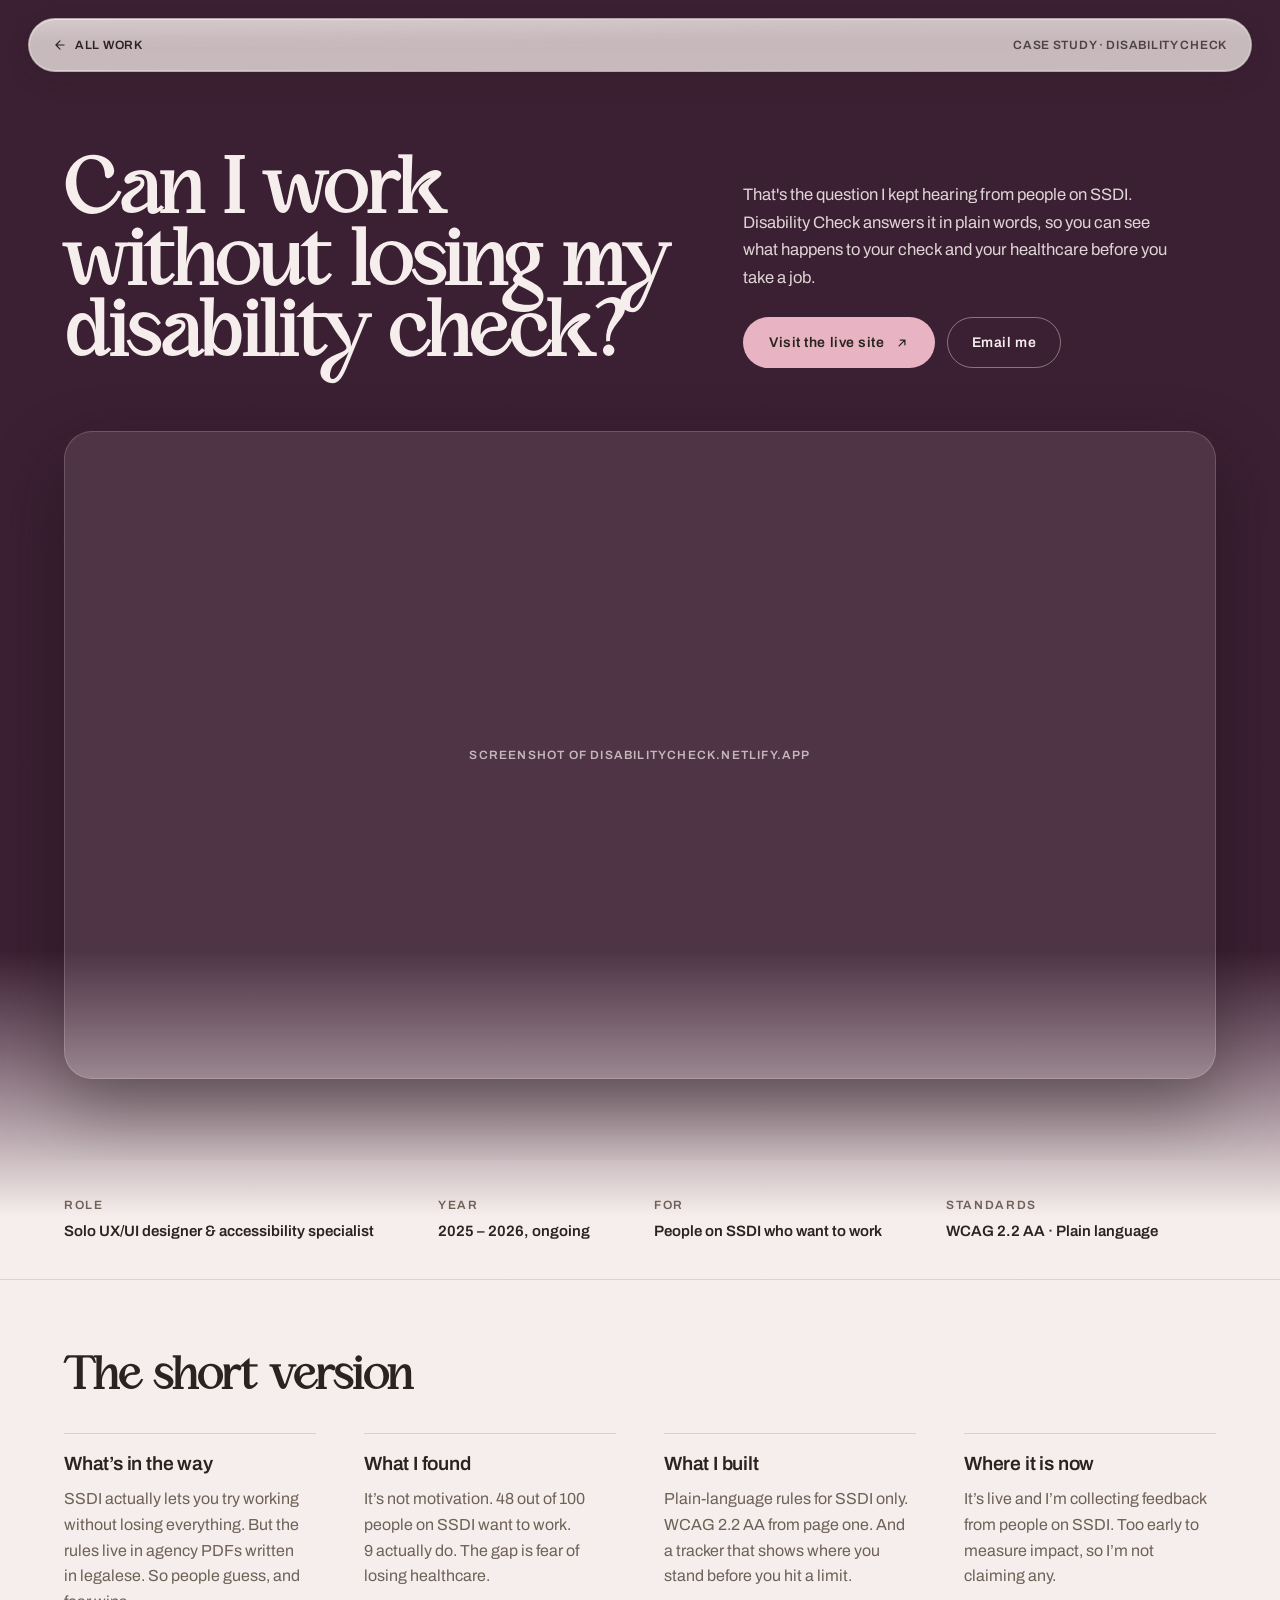
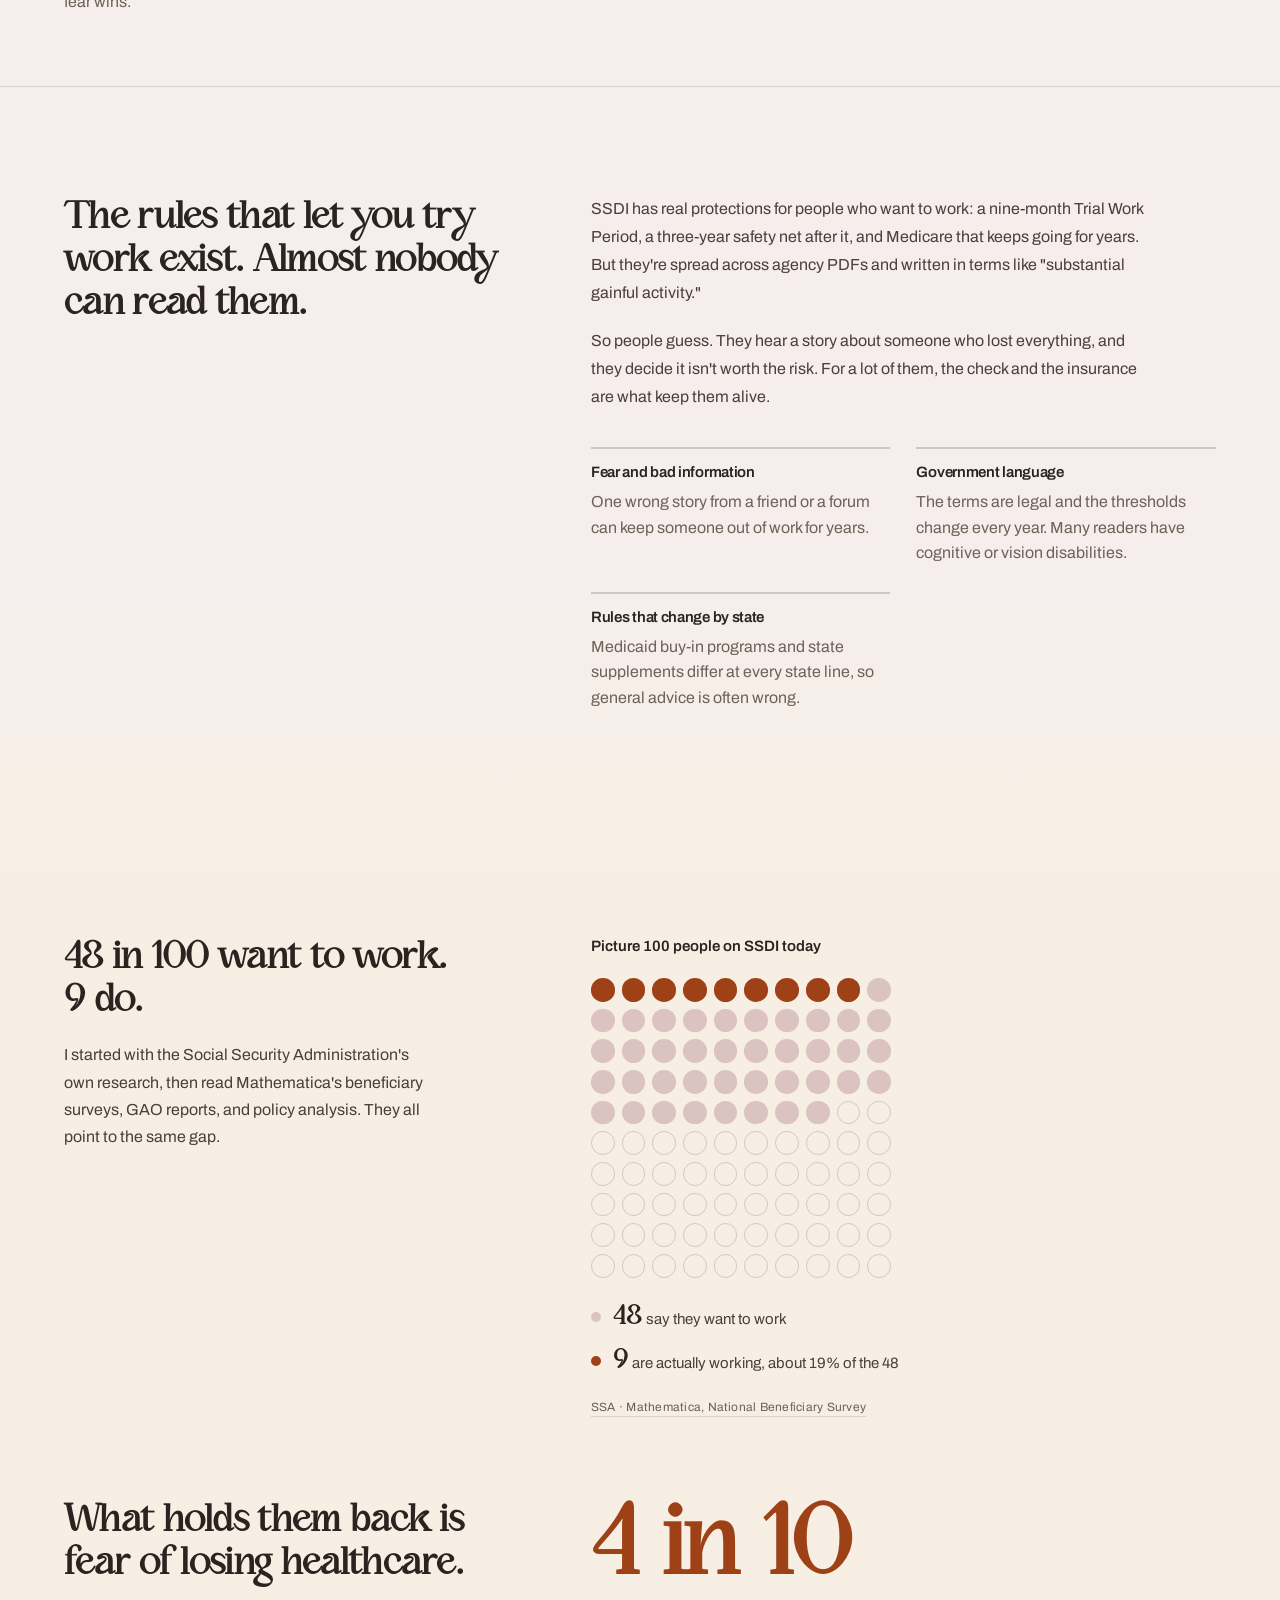
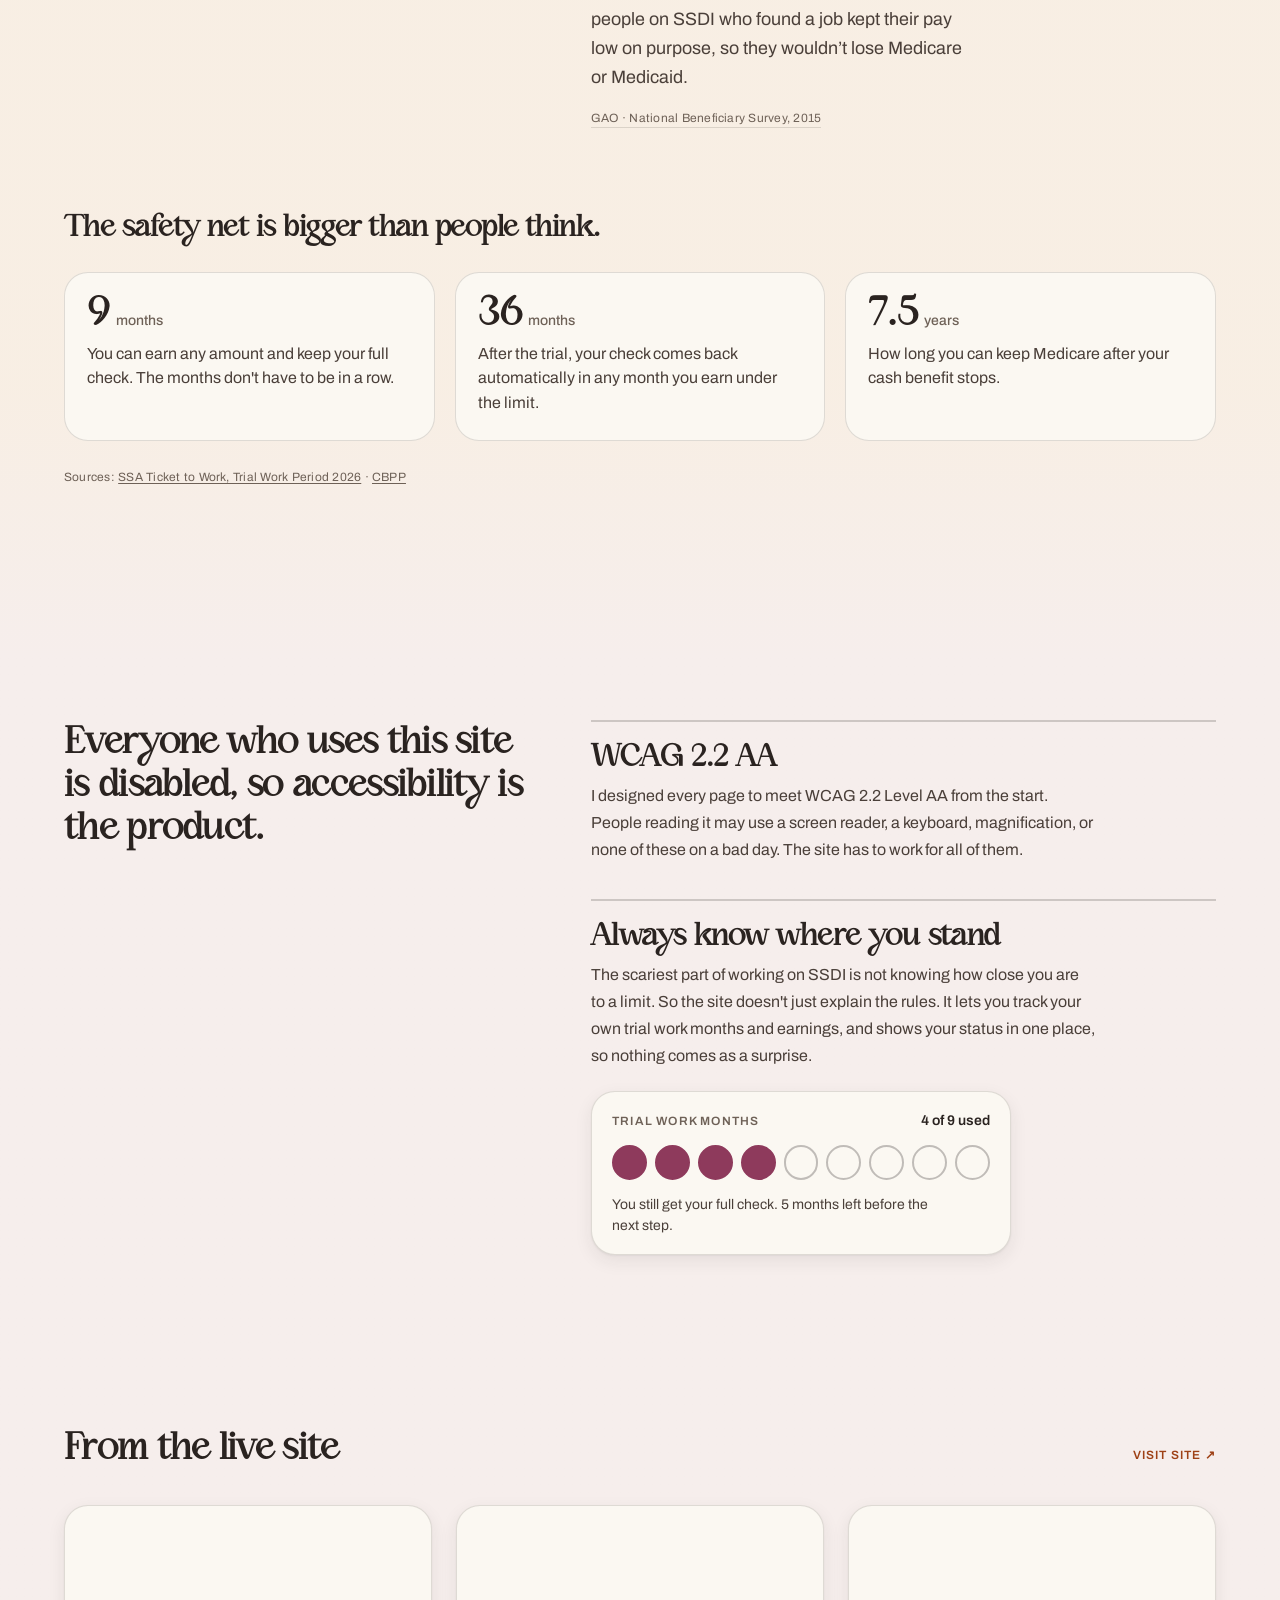
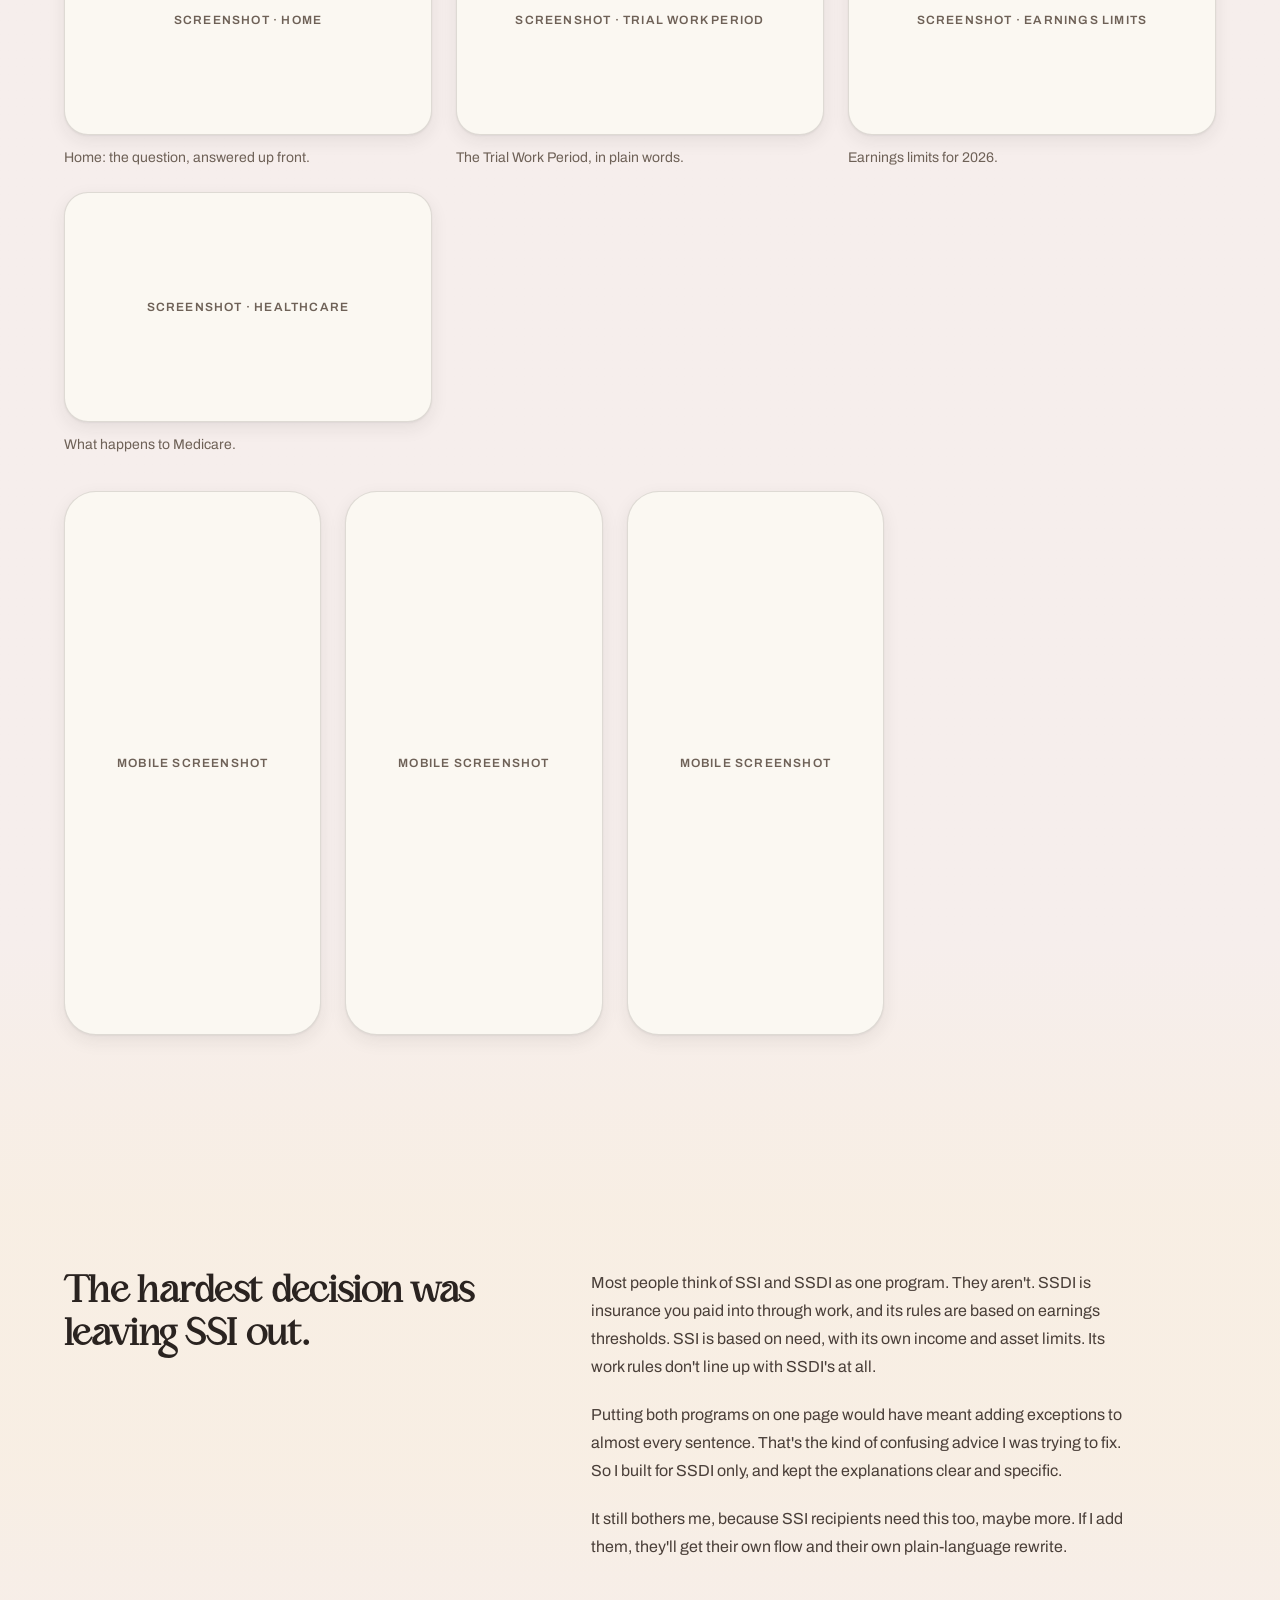
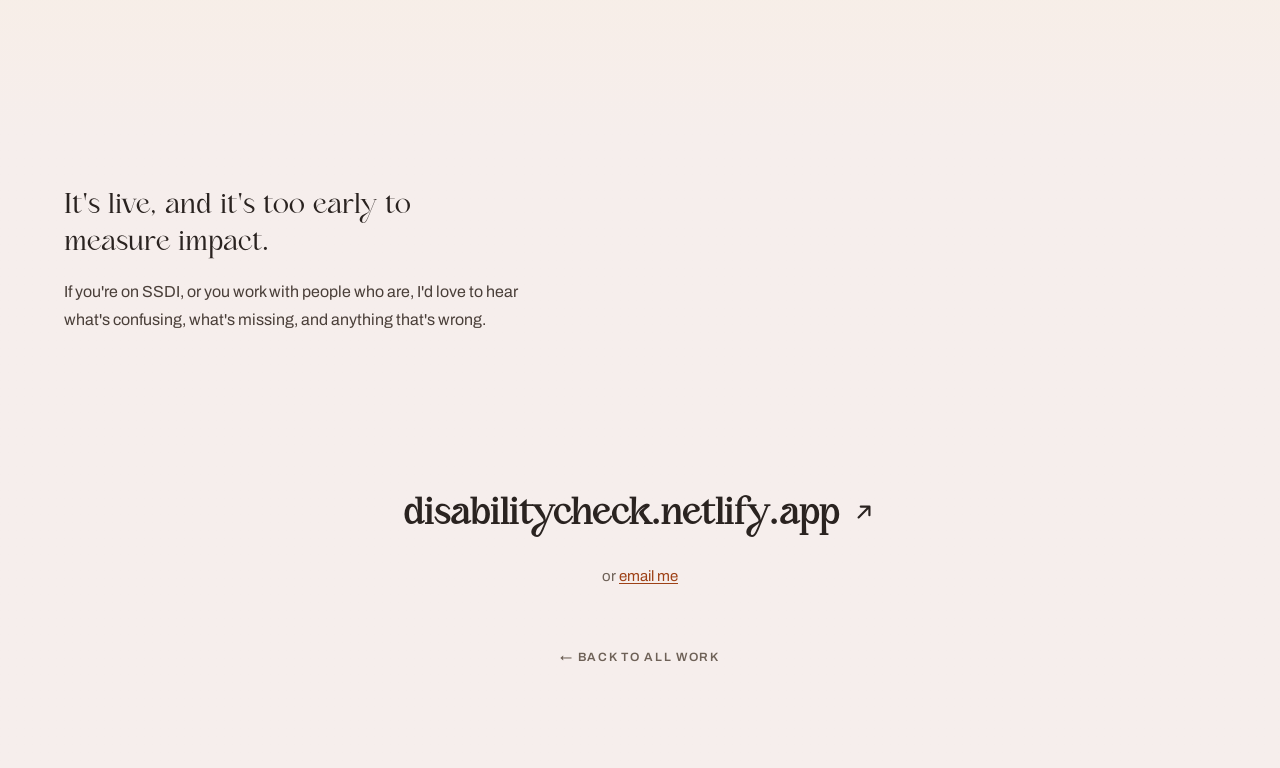
==== disability-check.html @ 79018b1c "Add portfolio site: home, Books, Tap Talk and Disability Check Plain HTML/CSS/JS build of the Claude" ====
<!DOCTYPE html>
<html lang="en" class="cs--dc">
<head>
  <meta charset="utf-8">
  <meta name="viewport" content="width=device-width, initial-scale=1">
  <title>Disability Check case study · Maria Sweeney</title>
  <meta name="description" content="Disability Check explains, in plain words, what happens to an SSDI check and healthcare when someone starts working. A case study by Maria Sweeney.">
  <link rel="icon" href="data:image/svg+xml,%3Csvg xmlns='http://www.w3.org/2000/svg' viewBox='0 0 200 200'%3E%3Crect width='200' height='200' rx='40' fill='%23F5EFE6'/%3E%3Ctext x='100' y='136' font-family='serif' font-size='120' fill='%23C1521E' text-anchor='middle'%3EM%3C/text%3E%3C/svg%3E">
  <script>document.documentElement.classList.add('js');</script>
  <link rel="preconnect" href="https://fonts.googleapis.com">
  <link rel="preconnect" href="https://fonts.gstatic.com" crossorigin>
  <link rel="stylesheet" href="https://fonts.googleapis.com/css2?family=Archivo:ital,wght@0,400..700;1,400..700&display=swap">
  <link rel="stylesheet" href="css/tokens.css">
  <link rel="stylesheet" href="css/base.css">
  <link rel="stylesheet" href="css/case-study.css">
  <script src="js/case-study.js" defer></script>
</head>
<body>
<div id="cs">
  <a class="skip-link" href="#cs-main">Skip to content</a>
  <div id="cs-bg" aria-hidden="true"></div>

  <header class="cs-header">
    <a class="cs-header-link" href="index.html#pf-work">
      <svg aria-hidden="true" width="14" height="14" viewBox="0 0 24 24" fill="none" stroke="currentColor" stroke-width="2" stroke-linecap="round" stroke-linejoin="round"><path d="M19 12H5M12 19l-7-7 7-7"></path></svg>
      All work
    </a>
    <span class="cs-header-label">Case study · Disability Check</span>
  </header>

  <main id="cs-main" tabindex="-1">

    <section id="cs-overview" class="dc-hero cs-pad" data-zone="dark">
      <div class="cs-wrap">
        <div class="cs-2col dc-hero-top">
          <h1 class="cs-h1" data-reveal>Can I work without losing my disability check?</h1>
          <div class="dc-hero-side" data-reveal>
            <p class="cs-on-dark">That's the question I kept hearing from people on SSDI. Disability Check answers it in plain words, so you can see what happens to your check and your healthcare before you take a job.</p>
            <div class="dc-actions">
              <a class="cs-btn dc-btn-fill" href="https://disabilitycheck.netlify.app/" target="_blank" rel="noopener">Visit the live site<svg aria-hidden="true" width="14" height="14" viewBox="0 0 24 24" fill="none" stroke="currentColor" stroke-width="2.2" stroke-linecap="round" stroke-linejoin="round"><path d="M7 17L17 7M9 7h8v8"></path></svg><span class="sr-only"> (opens in new tab)</span></a>
              <a class="cs-btn dc-btn-ghost" href="mailto:mariasweeneyart@gmail.com?subject=Disability%20Check">Email me</a>
            </div>
          </div>
        </div>
        <!-- Screenshot slot: drop a capture at assets/img/dc/hero.png and add an <img> here -->
        <div class="dc-shot dc-hero-shot" data-reveal>
          <span class="dc-shot-empty">Screenshot of disabilitycheck.netlify.app</span>
        </div>
      </div>
    </section>

    <section class="cs-meta cs-pad" data-zone="light">
      <dl class="cs-wrap" data-reveal>
        <div><dt>Role</dt><dd>Solo UX/UI designer &amp; accessibility specialist</dd></div>
        <div><dt>Year</dt><dd>2025 – 2026, ongoing</dd></div>
        <div><dt>For</dt><dd>People on SSDI who want to work</dd></div>
        <div><dt>Standards</dt><dd>WCAG 2.2 AA · Plain language</dd></div>
      </dl>
    </section>

    <section id="cs-glance" class="cs-glance cs-pad" data-zone="light">
      <div class="cs-wrap" data-reveal>
        <h2>The short version</h2>
        <div class="cs-glance-grid">
          <div><h3>What’s in the way</h3><p>SSDI actually lets you try working without losing everything. But the rules live in agency PDFs written in legalese. So people guess, and fear wins.</p></div>
          <div><h3>What I found</h3><p>It’s not motivation. 48 out of 100 people on SSDI want to work. 9 actually do. The gap is fear of losing healthcare.</p></div>
          <div><h3>What I built</h3><p>Plain-language rules for SSDI only. WCAG 2.2 AA from page one. And a tracker that shows where you stand before you hit a limit.</p></div>
          <div><h3>Where it is now</h3><p>It’s live and I’m collecting feedback from people on SSDI. Too early to measure impact, so I’m not claiming any.</p></div>
        </div>
      </div>
    </section>

    <section id="cs-problem" class="dc-problem cs-pad" data-zone="light">
      <div class="cs-wrap">
        <div class="cs-2col" data-reveal>
          <h2 class="cs-h2 cs-h2--soft">The rules that let you try work exist. Almost nobody can read them.</h2>
          <div>
            <p class="cs-p cs-p--lead">SSDI has real protections for people who want to work: a nine-month Trial Work Period, a three-year safety net after it, and Medicare that keeps going for years. But they're spread across agency PDFs and written in terms like "substantial gainful activity."</p>
            <p class="cs-p cs-p--lead" style="margin-bottom:36px;">So people guess. They hear a story about someone who lost everything, and they decide it isn't worth the risk. For a lot of them, the check and the insurance are what keep them alive.</p>
            <div class="dc-pains">
              <div><h3>Fear and bad information</h3><p>One wrong story from a friend or a forum can keep someone out of work for years.</p></div>
              <div><h3>Government language</h3><p>The terms are legal and the thresholds change every year. Many readers have cognitive or vision disabilities.</p></div>
              <div><h3>Rules that change by state</h3><p>Medicaid buy-in programs and state supplements differ at every state line, so general advice is often wrong.</p></div>
            </div>
          </div>
        </div>
      </div>
    </section>

    <section id="cs-research" class="dc-section dc-research cs-pad" data-zone="warm">
      <div class="cs-wrap">
        <div class="cs-2col" data-reveal>
          <div>
            <h2 class="cs-h2 cs-h2--soft" style="margin-bottom:20px;">48 in 100 want to work. 9 do.</h2>
            <p class="cs-p" style="max-width:40ch;">I started with the Social Security Administration's own research, then read Mathematica's beneficiary surveys, GAO reports, and policy analysis. They all point to the same gap.</p>
          </div>
          <figure class="dc-dots-fig">
            <figcaption>Picture 100 people on SSDI today</figcaption>
            <!-- 100 dots: case-study.js fills them in from these three numbers -->
            <div class="dc-dots" role="img" aria-label="100 dots: 48 filled for people who want to work, 9 of them highlighted for people who are working" data-working="9" data-wanting="48" data-total="100"></div>
            <div class="dc-key">
              <div><i class="dc-key-wanting" aria-hidden="true"></i><span><strong>48</strong>say they want to work</span></div>
              <div><i class="dc-key-working" aria-hidden="true"></i><span><strong>9</strong>are actually working, about 19% of the 48</span></div>
            </div>
            <a class="dc-source" href="https://www.ssa.gov/policy/docs/ssb/v71n3/v71n3p1.html" target="_blank" rel="noopener">SSA · Mathematica, National Beneficiary Survey<span class="sr-only"> (opens in new tab)</span></a>
          </figure>
        </div>

        <div class="cs-2col" data-reveal>
          <h2 class="cs-h2 cs-h2--soft">What holds them back is fear of losing healthcare.</h2>
          <div style="display:flex;flex-direction:column;gap:18px;">
            <p class="dc-big">4 in 10</p>
            <p class="cs-p" style="font-size:clamp(1.05rem,1.4vw,1.25rem);line-height:1.6;max-width:40ch;">people on SSDI who found a job kept their pay low on purpose, so they wouldn’t lose Medicare or Medicaid.</p>
            <a class="dc-source" href="https://www.gao.gov/products/gao-24-107614" target="_blank" rel="noopener">GAO · National Beneficiary Survey, 2015<span class="sr-only"> (opens in new tab)</span></a>
          </div>
        </div>

        <div data-reveal style="display:flex;flex-direction:column;gap:clamp(24px,3vh,32px);">
          <h2 class="cs-h2 cs-h2--soft" style="font-size:clamp(1.3rem,2.2vw,1.7rem);line-height:1.3;">The safety net is bigger than people think.</h2>
          <div class="dc-net">
            <div><div class="dc-net-num">9<span>months</span></div><p>You can earn any amount and keep your full check. The months don't have to be in a row.</p></div>
            <div><div class="dc-net-num">36<span>months</span></div><p>After the trial, your check comes back automatically in any month you earn under the limit.</p></div>
            <div><div class="dc-net-num">7.5<span>years</span></div><p>How long you can keep Medicare after your cash benefit stops.</p></div>
          </div>
          <div class="dc-sources">Sources: <a href="https://choosework.ssa.gov/library/fact-sheet-trial-work-period-twp" target="_blank" rel="noopener">SSA Ticket to Work, Trial Work Period 2026<span class="sr-only"> (opens in new tab)</span></a> · <a href="https://www.cbpp.org/research/social-security/social-security-disability-insurance-0" target="_blank" rel="noopener">CBPP<span class="sr-only"> (opens in new tab)</span></a></div>
        </div>
      </div>
    </section>

    <section id="cs-a11y" class="dc-section cs-pad" data-zone="light">
      <div class="cs-wrap">
        <div class="cs-2col" data-reveal>
          <h2 class="cs-h2 cs-h2--soft">Everyone who uses this site is disabled, so accessibility is the product.</h2>
          <div style="display:flex;flex-direction:column;gap:clamp(28px,4vh,40px);">
            <div class="dc-principle">
              <h3>WCAG 2.2 AA</h3>
              <p class="cs-p" style="max-width:56ch;">I designed every page to meet WCAG 2.2 Level AA from the start. People reading it may use a screen reader, a keyboard, magnification, or none of these on a bad day. The site has to work for all of them.</p>
            </div>
            <div class="dc-principle">
              <h3>Always know where you stand</h3>
              <p class="cs-p" style="max-width:56ch;">The scariest part of working on SSDI is not knowing how close you are to a limit. So the site doesn't just explain the rules. It lets you track your own trial work months and earnings, and shows your status in one place, so nothing comes as a surprise.</p>
              <div class="dc-tracker" aria-hidden="true">
                <div class="dc-tracker-head"><span>Trial work months</span><span>4 of 9 used</span></div>
                <div class="dc-months"><span class="is-used"></span><span class="is-used"></span><span class="is-used"></span><span class="is-used"></span><span></span><span></span><span></span><span></span><span></span></div>
                <p>You still get your full check. 5 months left before the next step.</p>
              </div>
            </div>
          </div>
        </div>
      </div>
    </section>

    <!-- Screenshots: each .dc-shot is a slot. To fill one, add
         <img src="assets/img/dc/home.png" alt="…"> inside it and delete the label. -->
    <section id="cs-screens" class="dc-screens cs-pad" data-zone="light">
      <div class="cs-wrap">
        <div class="dc-screens-head" data-reveal>
          <h2 class="cs-h2 cs-h2--soft">From the live site</h2>
          <a href="https://disabilitycheck.netlify.app/" target="_blank" rel="noopener">Visit site ↗<span class="sr-only"> (opens in new tab)</span></a>
        </div>
        <div class="dc-desktop" data-reveal>
          <figure><div class="dc-shot"><span class="dc-shot-empty">Screenshot · home</span></div><figcaption>Home: the question, answered up front.</figcaption></figure>
          <figure><div class="dc-shot"><span class="dc-shot-empty">Screenshot · Trial Work Period</span></div><figcaption>The Trial Work Period, in plain words.</figcaption></figure>
          <figure><div class="dc-shot"><span class="dc-shot-empty">Screenshot · earnings limits</span></div><figcaption>Earnings limits for 2026.</figcaption></figure>
          <figure><div class="dc-shot"><span class="dc-shot-empty">Screenshot · healthcare</span></div><figcaption>What happens to Medicare.</figcaption></figure>
        </div>
        <div class="dc-mobile" data-reveal>
          <div class="dc-shot"><span class="dc-shot-empty">Mobile screenshot</span></div>
          <div class="dc-shot"><span class="dc-shot-empty">Mobile screenshot</span></div>
          <div class="dc-shot"><span class="dc-shot-empty">Mobile screenshot</span></div>
        </div>
      </div>
    </section>

    <section id="cs-tradeoffs" class="dc-section cs-pad" data-zone="warm">
      <div class="cs-wrap">
        <div class="cs-2col" data-reveal>
          <h2 class="cs-h2 cs-h2--soft">The hardest decision was leaving SSI out.</h2>
          <div>
            <p class="cs-p cs-p--lead" style="max-width:60ch;margin-bottom:20px;">Most people think of SSI and SSDI as one program. They aren't. SSDI is insurance you paid into through work, and its rules are based on earnings thresholds. SSI is based on need, with its own income and asset limits. Its work rules don't line up with SSDI's at all.</p>
            <p class="cs-p cs-p--lead" style="max-width:60ch;margin-bottom:20px;">Putting both programs on one page would have meant adding exceptions to almost every sentence. That's the kind of confusing advice I was trying to fix. So I built for SSDI only, and kept the explanations clear and specific.</p>
            <p class="cs-p cs-p--lead" style="max-width:60ch;">It still bothers me, because SSI recipients need this too, maybe more. If I add them, they'll get their own flow and their own plain-language rewrite.</p>
          </div>
        </div>
      </div>
    </section>

    <section id="cs-status" class="dc-status cs-pad" data-zone="light">
      <div class="cs-wrap cs-2col" data-reveal>
        <div>
          <p class="dc-status-q">It's live, and it's too early to measure impact.</p>
          <p class="cs-p" style="line-height:1.75;max-width:56ch;">If you're on SSDI, or you work with people who are, I'd love to hear what's confusing, what's missing, and anything that's wrong.</p>
        </div>
      </div>
    </section>
  </main>

  <footer class="dc-footer" data-zone="light">
    <a class="dc-footer-cta" href="https://disabilitycheck.netlify.app/" target="_blank" rel="noopener">disabilitycheck.netlify.app<svg aria-hidden="true" width="26" height="26" viewBox="0 0 24 24" fill="none" stroke="currentColor" stroke-width="2" stroke-linecap="round" stroke-linejoin="round"><path d="M7 17L17 7M9 7h8v8"></path></svg><span class="sr-only"> (opens in new tab)</span></a>
    <div class="dc-footer-or">or <a href="mailto:mariasweeneyart@gmail.com?subject=Disability%20Check">email me</a></div>
    <a class="dc-footer-back" href="index.html#pf-work">← Back to all work</a>
  </footer>
</div>
</body>
</html>
---- css/tokens.css ----
/* ==========================================================================
   Maria Design System: tokens
   Copied from the Maria Design System bundle (colors, typography, shape,
   spacing, elevation). These are the raw values every page builds on.
   Change a colour here and it changes everywhere.
   ========================================================================== */

:root {
  /* --- Warm core ------------------------------------------------------- */
  --mimosa: #F7B557;   /* amber — primary warm accent */
  --mimosa-600: #E39B32;
  --mimosa-100: #FCE6BE;
  --orange: #E27921;   /* mid orange */
  --aperol: #C1521E;   /* burnt rust — signature accent */
  --aperol-700: #9E4116;
  --aperol-100: #F0CDB9;

  /* --- Botanical greens: full ramp — sage is a genuine second voice, --- */
  /* not just a highlight, so it needs the same range as the rust accent. */
  --sage-100: #E3E9DD;
  --sage-200: #C6D0BE;
  --sage-300: #ADBCA1;
  --sage-400: #9AAC8C;
  --sage: #8A9E7F;     /* soft muted sage — base */
  --sage-600: #71876D;
  --sage-700: #597050;
  --sage-800: #405536;
  --sage-900: #283420;
  --forest: #143621;   /* deep botanical green */
  --forest-800: #0E2417;

  /* --- Cool support (periwinkle / blue-grey) -------------------------- */
  --violet: #C9C7EC;   /* soft periwinkle from brand board */
  --cloud: #CDD0DB;    /* pale lavender-grey */
  --azul: #9197AA;     /* muted blue-grey */

  /* --- Neutrals (warm) ------------------------------------------------- */
  --cream: #F5EFE6;    /* primary page background */
  --cream-deep: #EDE4D5;
  --paper: #FBF8F2;    /* raised surface, lighter than cream */
  --sand: #E7DDCC;     /* subtle divider / muted surface */
  --stone: #B9AE9C;    /* muted text on dark, hairlines */
  --espresso: #2A2320; /* primary text — near-black warm brown */
  --espresso-700: #4A3F39;
  --espresso-500: #6E6157;

  /* --- Fixed ----------------------------------------------------------- */
  --white: #FFFFFF;
  --black: #171310;

  /* ====================================================================
     Semantic aliases — reference these in components, not raw palette.
     ==================================================================== */

  /* Text */
  --text-strong: var(--espresso);
  --text-body: var(--espresso-700);
  --text-muted: var(--espresso-500);
  --text-on-accent: var(--cream);
  --text-on-dark: var(--cream);
  --text-link: var(--aperol);
  --text-link-hover: var(--aperol-700);

  /* Surfaces */
  --surface-page: var(--cream);
  --surface-card: var(--paper);
  --surface-muted: var(--sand);
  --surface-inverse: var(--espresso);
  --surface-inverse-soft: var(--forest);

  /* Brand accents (semantic) */
  --brand-primary: var(--aperol);      /* signature rust */
  --brand-secondary: var(--mimosa);    /* amber */
  --brand-tertiary: var(--sage);       /* botanical */
  --brand-cool: var(--azul);

  /* --- Two-voice accent ramps -------------------------------------------
     accent-1 (rust) leads; accent-2 (sage) is a genuine second voice —
     use it for real UI moments (badges, secondary actions, tags), not just
     a highlight dot. Same shape, different hue. */
  --color-accent-1-100: var(--aperol-100);
  --color-accent-1-500: var(--aperol);
  --color-accent-1-700: var(--aperol-700);

  --color-accent-2-100: var(--sage-100);
  --color-accent-2-300: var(--sage-300);
  --color-accent-2-500: var(--sage);
  --color-accent-2-700: var(--sage-700);
  --color-accent-2-900: var(--sage-900);

  --surface-accent-2: var(--sage-100);
  --accent-2-container: var(--sage-200);
  --on-accent-2-container: var(--forest-800);
  --on-accent-2: var(--forest-800);

  /* Material-style tonal containers (brand-skinned) */
  --primary: var(--aperol);
  --on-primary: var(--cream);
  --primary-container: var(--aperol-100);
  --on-primary-container: var(--aperol-700);

  --secondary: var(--mimosa-600);
  --on-secondary: var(--espresso);
  --secondary-container: var(--mimosa-100);
  --on-secondary-container: #6B4A12;

  --tertiary: var(--sage);
  --on-tertiary: var(--forest-800);
  --tertiary-container: var(--sage-200);
  --on-tertiary-container: var(--forest-800);

  /* Lines & borders */
  --border-hairline: color-mix(in oklch, var(--espresso) 14%, transparent);
  --border-strong: color-mix(in oklch, var(--espresso) 30%, transparent);
  --outline: color-mix(in oklch, var(--espresso) 24%, transparent);

  /* States */
  --state-hover: color-mix(in oklch, var(--espresso) 6%, transparent);
  --state-press: color-mix(in oklch, var(--espresso) 12%, transparent);
  --focus-ring: var(--aperol);

  /* Semantic status */
  --success: #4B7B4A;
  --warning: var(--mimosa-600);
  --danger: var(--aperol);
  --info: var(--azul);
}

:root {
  /* --- Families -------------------------------------------------------- */
  --font-script: "mina", "Lobster", "Brush Script MT", cursive;  /* wordmark only — Typekit "mina", Lobster as fallback while the kit loads */
  --font-display: "Poppins", "Helvetica Neue", sans-serif;       /* display voice — geometric sans */
  --font-groovy: var(--font-display);                            /* deprecated alias, kept for older markup */
  --font-brand: "Space Grotesk", "Helvetica Neue", sans-serif;   /* brand mark, labels, buttons, headings */
  --font-serif: var(--font-brand);                               /* deprecated alias — editorial serif role retired, folded into brand */
  --font-heading: var(--font-brand);                             /* h2–h4 role */
  --font-sans: "Public Sans", "Helvetica Neue", Arial, sans-serif; /* UI / body */
  --font-mono: ui-monospace, "SF Mono", "Menlo", monospace; /* system stack — no dedicated webfont */

  /* --- Fluid type scale (editorial rhythm) ---------------------------- */
  --text-xs: 0.75rem;    /* 12 */
  --text-sm: 0.875rem;   /* 14 */
  --text-base: 1rem;     /* 16 */
  --text-md: 1.125rem;   /* 18 */
  --text-lg: 1.375rem;   /* 22 */
  --text-xl: 1.75rem;    /* 28 */
  --text-2xl: 2.25rem;   /* 36 */
  --text-3xl: clamp(2.5rem, 4vw, 3.5rem);
  --text-4xl: clamp(3.25rem, 6vw, 5rem);
  --text-display: clamp(4rem, 9vw, 8rem);

  /* --- Weights -------------------------------------------------------- */
  --fw-light: 300;    /* @kind font */
  --fw-regular: 400;  /* @kind font */
  --fw-medium: 500;   /* @kind font */
  --fw-semibold: 600; /* @kind font */
  --fw-bold: 700;     /* @kind font */

  /* --- Line heights --------------------------------------------------- */
  --lh-tight: 1.05;   /* @kind font */
  --lh-snug: 1.2;     /* @kind font */
  --lh-normal: 1.5;   /* @kind font */
  --lh-relaxed: 1.65; /* @kind font */

  /* --- Letter spacing ------------------------------------------------- */
  --ls-tight: -0.02em; /* @kind font */
  --ls-normal: 0;      /* @kind font */
  --ls-wide: 0.04em;   /* @kind font */
  --ls-label: 0.12em;  /* @kind font */

  /* ---- Semantic roles ------------------------------------------------ */
  --type-eyebrow-font: var(--font-brand);
  --type-eyebrow-size: var(--text-xs);
  --type-eyebrow-spacing: var(--ls-label);

  --type-display-font: var(--font-display);
  --type-heading-font: var(--font-heading);
  --type-brand-font: var(--font-brand);
  --type-body-font: var(--font-sans);
}

:root {
  /* --- Material 3 corner scale --------------------------------------- */
  --shape-none: 0px;
  --shape-xs: 4px;
  --shape-sm: 8px;
  --shape-md: 12px;
  --shape-lg: 16px;
  --shape-xl: 28px;
  --shape-2xl: 40px;   /* expressive / hero surfaces */
  --shape-full: 999px; /* pills, FABs, chips */

  /* --- Semantic component radii (over-rounded, brand-tuned) ----------- */
  /* Maria over-rounds: containers take the generous --radius-lg step;
     buttons AND inputs are full pills. No sharp corners anywhere. */
  --radius-lg: 24px;                    /* default container radius */
  --radius-button: var(--shape-full);   /* pill */
  --radius-chip: var(--shape-full);     /* pill */
  --radius-card: var(--radius-lg);      /* generous, organic cards */
  --radius-card-sm: var(--shape-lg);
  --radius-field: var(--shape-full);    /* inputs are pills, not M3-default small-top-radius */
  --radius-field-outlined: var(--shape-full);
  --radius-dialog: var(--shape-2xl);
  --radius-fab: var(--shape-lg);
  --radius-sheet: var(--shape-2xl);

  /* --- Borders -------------------------------------------------------- */
  --border-width: 1px;
  --border-width-strong: 1.5px;
  --border-width-focus: 2px;
}

:root {
  --space-0: 0;
  --space-1: 4px;
  --space-2: 8px;
  --space-3: 12px;
  --space-4: 16px;
  --space-5: 24px;
  --space-6: 32px;
  --space-7: 48px;
  --space-8: 64px;
  --space-9: 96px;
  --space-10: 128px;

  /* Semantic */
  --gap-inline: var(--space-2);
  --gap-stack: var(--space-4);
  --pad-card: var(--space-6);
  --pad-section: var(--space-9);
  --container-max: 1200px;
  --container-narrow: 720px;
  --content-measure: 68ch;
}

:root {
  /* --- Elevation (warm-tinted, diffuse) ------------------------------ */
  --shadow-0: none;
  --shadow-1: 0 1px 2px color-mix(in oklch, var(--espresso) 8%, transparent),
              0 1px 3px color-mix(in oklch, var(--espresso) 6%, transparent);
  --shadow-2: 0 2px 6px color-mix(in oklch, var(--espresso) 9%, transparent),
              0 4px 12px color-mix(in oklch, var(--espresso) 7%, transparent);
  --shadow-3: 0 6px 16px color-mix(in oklch, var(--espresso) 12%, transparent),
              0 12px 28px color-mix(in oklch, var(--espresso) 9%, transparent);
  --shadow-4: 0 12px 32px color-mix(in oklch, var(--espresso) 16%, transparent),
              0 24px 48px color-mix(in oklch, var(--espresso) 10%, transparent);

  /* --- Motion --------------------------------------------------------- */
  --ease-standard: cubic-bezier(0.2, 0, 0, 1);        /* @kind other */
  --ease-emphasized: cubic-bezier(0.2, 0, 0, 1.15);   /* @kind other */
  --ease-decelerate: cubic-bezier(0, 0, 0, 1);        /* @kind other */
  --dur-fast: 120ms;                                  /* @kind other */
  --dur-base: 200ms;                                  /* @kind other */
  --dur-slow: 360ms;                                  /* @kind other */

  /* --- Focus ring ----------------------------------------------------- */
  --focus-ring-width: 2px;
  --focus-ring-offset: 2px;
}

:root { --shader-grain: url("data:image/svg+xml,%3Csvg xmlns='http://www.w3.org/2000/svg' width='140' height='140'%3E%3Cfilter id='n'%3E%3CfeTurbulence type='fractalNoise' baseFrequency='0.82' numOctaves='3' stitchTiles='stitch'/%3E%3CfeColorMatrix type='matrix' values='0 0 0 0 0.16 0 0 0 0 0.1 0 0 0 0 0.06 0 0 0 0.5 0'/%3E%3C/filter%3E%3Crect width='100%25' height='100%25' filter='url(%23n)'/%3E%3C/svg%3E");  }
---- css/base.css ----
/* ==========================================================================
   Base styles shared by every page
   1. Maria Design System element defaults (copied as-is)
   2. Site-wide additions: the portfolio's type voices, focus ring,
      skip link and the screen-reader-only helper.
   ========================================================================== */

/* ---- 1. Design system defaults --------------------------------------- */
*, *::before, *::after { box-sizing: border-box; }

body {
  margin: 0;
  background: var(--surface-page);
  color: var(--text-body);
  font-family: var(--font-sans);
  font-size: var(--text-base);
  line-height: var(--lh-normal);
  -webkit-font-smoothing: antialiased;
  text-rendering: optimizeLegibility;
}

/* --- Headings: Caprasimo carries display moments, editorial serif ---- */
/* carries the smaller heading roles. Caprasimo is the only display face —
   never swap it for a condensed or geometric alternative. */
h1 {
  font-family: var(--font-display);
  color: var(--text-strong);
  font-weight: var(--fw-regular);
  line-height: var(--lh-tight);
  letter-spacing: var(--ls-normal);
  margin: 0 0 var(--space-4);
  text-wrap: balance;
  font-size: var(--text-3xl);
}
h2, h3, h4 {
  font-family: var(--font-heading);
  color: var(--text-strong);
  font-weight: var(--fw-semibold);
  line-height: var(--lh-tight);
  letter-spacing: var(--ls-tight);
  margin: 0 0 var(--space-4);
  text-wrap: balance;
}
h2 { font-size: var(--text-2xl); }
h3 { font-size: var(--text-xl); }
h4 { font-size: var(--text-lg); }

p { margin: 0 0 var(--space-4); max-width: var(--content-measure); text-wrap: pretty; }

/* --- Links ---------------------------------------------------------- */
a { color: var(--text-link); text-decoration: underline; text-underline-offset: 0.15em; text-decoration-thickness: 1px; transition: color var(--dur-fast) var(--ease-standard); }
a:hover { color: var(--text-link-hover); }

strong, b { font-weight: var(--fw-semibold); color: var(--text-strong); }

::selection { background: var(--mimosa); color: var(--espresso); }

:focus-visible {
  outline: var(--focus-ring-width) solid var(--focus-ring);
  outline-offset: var(--focus-ring-offset);
  border-radius: var(--shape-xs);
}

/* --- Utility type roles --------------------------------------------- */
.eyebrow {
  font-family: var(--font-brand);
  font-size: var(--text-xs);
  font-weight: var(--fw-semibold);
  letter-spacing: var(--ls-label);
  text-transform: uppercase;
  color: var(--brand-primary);
}
.wordmark { font-family: var(--font-script); font-weight: 400; color: var(--text-strong); line-height: 1; }
.display { font-family: var(--font-display); color: var(--text-strong); line-height: 1; }
.groovy { font-family: var(--font-display); color: var(--text-strong); line-height: 1; } /* deprecated: use .display */
.brand-heading { font-family: var(--font-brand); font-weight: var(--fw-bold); letter-spacing: var(--ls-tight); color: var(--text-strong); }
.editorial { font-family: var(--font-serif); }
.mono { font-family: var(--font-mono); }

/* --- Soft shapes: circles & blobs, used as decoration and image masks - */
/* Keep them roomy — these read as soft only with air around them, never  */
/* crowd a blob against another element or piece of text.                */
.shape-circle { border-radius: 50%; }
.blob-1 { border-radius: 63% 37% 54% 46% / 43% 41% 59% 57%; }
.blob-2 { border-radius: 42% 58% 68% 32% / 47% 44% 56% 53%; }
.blob-3 { border-radius: 34% 66% 55% 45% / 60% 43% 57% 40%; }

/* --- Washed photography: warm wash overlay + rounded edges ------------- */
/* Wrap any <img> or background photo: <div class="washed"><img …></div>  */
.washed { position: relative; overflow: hidden; border-radius: var(--radius-lg); background: var(--sand); }
.washed > img, .washed > picture > img { display: block; width: 100%; height: 100%; object-fit: cover; }
.washed::after {
  content: "";
  position: absolute; inset: 0;
  background:
    linear-gradient(160deg,
      color-mix(in oklch, var(--cream) 45%, transparent) 0%,
      color-mix(in oklch, var(--aperol) 10%, transparent) 100%);
  mix-blend-mode: multiply;
  pointer-events: none;
}
.washed--blob { border-radius: 0; clip-path: none; }
.washed--blob.blob-1, .washed--blob.blob-2, .washed--blob.blob-3 { overflow: hidden; }

/* ---- 2. Site-wide additions ------------------------------------------ */

/* Kaftan is the display serif. It is a trial licence: buy the full
   licence before launch, or swap the file (see README). */
@font-face {
  font-family: 'Kaftan Serif';
  src: url('../assets/fonts/kaftan-trial.otf') format('opentype');
  font-weight: 400;
  font-display: swap;
}

/* The portfolio overrides the design system's type voices:
   Kaftan for display, Archivo for everything else. */
:root {
  --font-display: 'Kaftan Serif', 'Marcellus', 'Poppins', serif;
  --font-brand: 'Archivo', 'Space Grotesk', sans-serif;
  --font-sans: 'Archivo', 'Public Sans', sans-serif;
  --font-heading: 'Archivo', 'Space Grotesk', sans-serif;
  --font-mono: 'IBM Plex Mono', ui-monospace, monospace;
  /* Polaroid captions use the handwritten face from the Typekit kit */
  --font-hand: 'beth-ellen', var(--font-script), cursive;

  /* Motion curves (Emil Kowalski's set, see project CLAUDE.md) */
  --ease-out: cubic-bezier(0.23, 1, 0.32, 1);
  --ease-in-out: cubic-bezier(0.77, 0, 0.175, 1);
  --ease-drawer: cubic-bezier(0.32, 0.72, 0, 1);
}

html, body { margin: 0; }

:focus-visible { outline: 2px solid var(--aperol, #C1521E); outline-offset: 3px; }
:focus:not(:focus-visible) { outline: none; }

/* Visible only when tabbed to: lets keyboard users jump past the nav */
.skip-link {
  position: fixed; left: 16px; top: 16px; z-index: 10000;
  padding: 12px 22px; border-radius: 999px;
  background: var(--page-ink, var(--espresso)); color: var(--page-surface, var(--cream));
  font-family: var(--font-brand); font-weight: 600; font-size: 14px; text-decoration: none;
  transform: translateY(-220%);
  transition: transform .2s var(--ease-out);
}
.skip-link:focus { transform: translateY(0); color: var(--page-surface, var(--cream)); }

/* Hidden visually, still read by screen readers */
.sr-only {
  position: absolute; width: 1px; height: 1px; overflow: hidden;
  clip-path: inset(50%); white-space: nowrap;
}

/* Pressable things shrink slightly when pressed */
.press:active { transform: scale(0.97); }

/* Main landmark receives focus from the skip link; no ring needed there */
main:focus { outline: none; }
---- css/case-study.css ----
/* ==========================================================================
   Case studies (tap-talk.html, disability-check.html)
   Shared layout. Each page sets its own zone colours and header glass at
   the bottom of this file (.cs--taptalk / .cs--dc).

   "Zones": every section is tagged data-zone="dark|light|warm". Instead of
   hard edges, case-study.js paints one long gradient behind the page so
   each colour melts into the next as you scroll.
   ========================================================================== */

:root {
  --cs-accent: var(--aperol-700);
  --cs-surface: var(--cream);
  --cs-surface-raised: var(--paper);
  --cs-ink: var(--espresso);
  --cs-ink-body: var(--text-body);
  --cs-ink-muted: var(--text-muted);
  --cs-hairline: rgba(42,35,32,.14);
  --cs-rule: color-mix(in oklch, var(--espresso) 20%, transparent);
  --shadow-1: 0 1px 2px rgba(42,35,32,.06), 0 6px 18px rgba(42,35,32,.08);
  --shadow-2: 0 2px 4px rgba(42,35,32,.08), 0 14px 34px rgba(42,35,32,.12);
  --ease-standard: cubic-bezier(0.23,1,0.32,1);
  --page-ink: var(--cs-ink);
  --page-surface: var(--cs-surface);
}
html, body { background: var(--cs-surface); overflow-x: hidden; }
#cs { position: relative; background: var(--cs-surface); }
#cs a { color: var(--cs-accent); }
#cs a:hover { color: color-mix(in oklch, var(--cs-accent) 75%, black); }
#cs-bg { position: absolute; inset: 0; z-index: 0; pointer-events: none; }
#cs > main > section, #cs > footer { position: relative; z-index: 1; background: transparent; }

/* Fallback while JS builds the blended background */
[data-zone="dark"] { background-color: var(--zone-dark); }
.js [data-zone] { background-color: transparent; }

.cs-wrap { max-width: 1180px; margin: 0 auto; }
.cs-pad { padding-left: clamp(24px,5vw,64px); padding-right: clamp(24px,5vw,64px); }

/* Two columns: heading on the left, story on the right */
.cs-2col { display: grid; grid-template-columns: 1fr 1.35fr; gap: clamp(28px,5vw,72px); align-items: start; }
@media (max-width: 900px) {
  .cs-2col { grid-template-columns: minmax(0,1fr) !important; }
  .cs-2col > * { grid-column: auto !important; order: 0 !important; }
}

/* ---- type ------------------------------------------------------------- */
.cs-h1 {
  font-family: var(--font-display); font-weight: 700; letter-spacing: -.02em;
  color: var(--cream); margin: 0; text-wrap: balance;
}
.cs-h2 {
  font-family: var(--font-display); font-weight: 700; font-size: clamp(1.6rem,2.8vw,2.3rem);
  line-height: 1.18; color: var(--cs-ink); margin: 0; text-wrap: balance;
}
.cs-h2--soft { font-weight: 600; font-size: clamp(1.5rem,2.8vw,2.15rem); line-height: 1.25; text-wrap: pretty; }
.cs-statement {
  font-family: var(--font-display); font-weight: 600; color: var(--cs-ink); margin: 0; text-wrap: balance;
}
.cs-p { font-family: var(--font-sans); font-size: 16px; line-height: 1.7; color: var(--cs-ink-body); margin: 0; text-wrap: pretty; }
.cs-p--lead { font-size: clamp(1rem,1.25vw,1.12rem); line-height: 1.75; }
.cs-on-dark { color: color-mix(in oklch, var(--cream) 88%, transparent); }

/* ---- buttons ---------------------------------------------------------- */
.cs-btn {
  position: relative; display: inline-flex; align-items: center; gap: 10px;
  font-family: var(--font-brand); font-weight: 600; text-decoration: none; border-radius: 999px;
  transition: transform .16s var(--ease-standard), background-color .2s ease;
}
.cs-btn:active { transform: scale(0.97); }
#cs .cs-btn--cream { padding: 15px 26px; background: var(--cream); color: var(--espresso); font-size: 15px; }
#cs .cs-btn--cream:hover { background-color: var(--paper); color: var(--espresso); }
#cs .cs-btn--line { padding: 13px 22px; border: 1px solid color-mix(in oklch, var(--espresso) 24%, transparent); color: var(--cs-ink); font-size: 14px; }
#cs .cs-btn--line:hover { background-color: color-mix(in oklch, var(--espresso) 6%, transparent); color: var(--cs-ink); }

/* ---- header ----------------------------------------------------------- */
.cs-header {
  position: fixed; z-index: 900; top: clamp(12px,2vh,20px); left: clamp(12px,3vw,28px); right: clamp(12px,3vw,28px);
  display: flex; align-items: center; justify-content: space-between; gap: 12px;
  padding: 4px clamp(10px,2vw,16px); border-radius: 999px; overflow: hidden;
}
/* Refractive rim + top sheen of the glass pill (values set per page below) */
.cs-header::before {
  content: ""; position: absolute; inset: 0; border-radius: inherit; padding: 1px; pointer-events: none; z-index: 0;
  background: var(--glass-rim, none);
  -webkit-mask: linear-gradient(#000,#000) content-box, linear-gradient(#000,#000); -webkit-mask-composite: xor;
  mask: linear-gradient(#000,#000) content-box, linear-gradient(#000,#000); mask-composite: exclude;
}
.cs-header::after {
  content: ""; position: absolute; left: 4%; right: 4%; top: 1px; height: var(--glass-sheen-h, 40%);
  border-radius: 999px 999px 60% 60%; background: var(--glass-sheen, none); pointer-events: none; z-index: 0;
}
.cs-header > * { position: relative; z-index: 1; }
#cs .cs-header-link {
  display: flex; align-items: center; gap: 8px; min-height: 44px; padding: 0 8px; white-space: nowrap;
  font-family: var(--font-brand); font-size: 12px; font-weight: 600; letter-spacing: .06em; text-transform: uppercase;
  color: var(--cs-ink); text-decoration: none;
}
.cs-header-label {
  padding: 0 8px; font-family: var(--font-brand); font-size: 12px; font-weight: 600; letter-spacing: .06em;
  text-transform: uppercase; color: var(--cs-ink); opacity: .78; white-space: nowrap; overflow: hidden;
  text-overflow: ellipsis; min-width: 0;
}
@media (max-width: 480px) { .cs-header-label { display: none; } }

/* ---- project facts strip ---------------------------------------------- */
.cs-meta { padding-top: clamp(28px,4vh,40px); padding-bottom: clamp(28px,4vh,40px); border-bottom: 1px solid var(--cs-hairline); }
.cs-meta dl { margin: 0 auto; display: flex; flex-wrap: wrap; gap: clamp(28px,5vw,64px); }
.cs-meta dt {
  font-family: var(--font-brand); font-size: 12px; font-weight: 600; letter-spacing: .14em;
  text-transform: uppercase; color: var(--cs-ink-muted); margin-bottom: 6px;
}
.cs-meta dd { margin: 0; font-family: var(--font-sans); font-size: 15px; font-weight: 600; color: var(--cs-ink); }

/* ---- "The short version" ---------------------------------------------- */
.cs-glance { padding-top: clamp(56px,8vh,96px); padding-bottom: clamp(56px,8vh,96px); border-bottom: 1px solid var(--cs-hairline); }
.cs-glance > div { display: flex; flex-direction: column; gap: clamp(28px,4vh,44px); }
.cs-glance h2 {
  font-family: var(--font-display); font-weight: 600; font-size: clamp(1.8rem,3.4vw,2.6rem); line-height: 1.1;
  letter-spacing: -.02em; color: var(--cs-ink); margin: 0;
}
.cs-glance-grid { display: grid; grid-template-columns: repeat(4,minmax(0,1fr)); gap: clamp(28px,4vw,48px); }
.cs-glance-grid > div { display: flex; flex-direction: column; gap: 10px; padding-top: 18px; border-top: 1px solid var(--cs-hairline); }
.cs-glance-grid h3 {
  font-family: var(--font-heading); font-weight: 600; font-size: clamp(1.15rem,1.5vw,1.3rem); line-height: 1.25;
  letter-spacing: -.01em; color: var(--cs-ink); margin: 0;
}
.cs-glance-grid p { font-family: var(--font-sans); font-size: 16px; line-height: 1.6; color: var(--cs-ink-muted); margin: 0; }
@media (max-width: 900px) { .cs-glance-grid { grid-template-columns: repeat(2,minmax(0,1fr)); } }
@media (max-width: 520px) { .cs-glance-grid { grid-template-columns: minmax(0,1fr); } }

/* ---- ruled points (heading over a short paragraph) --------------------- */
.cs-points { display: grid; grid-template-columns: repeat(auto-fit,minmax(min(100%,260px),1fr)); gap: clamp(28px,4vw,52px); }
.cs-point { padding-top: 18px; border-top: 2px solid var(--cs-rule); }
.cs-point h3 { font-family: var(--font-brand); font-size: 17px; font-weight: 600; color: var(--cs-ink); margin: 0 0 10px; }
.cs-point p { font-family: var(--font-sans); font-size: 16px; line-height: 1.65; color: var(--cs-ink-body); margin: 0; text-wrap: pretty; }

/* A decision: what we chose, what we didn't, why */
.cs-decision { padding: 18px 0 0; border-top: 2px solid color-mix(in oklch, var(--espresso) 18%, transparent); display: flex; flex-direction: column; gap: 10px; }
.cs-decision-what { font-family: var(--font-sans); font-size: 15px; font-weight: 600; color: var(--cs-ink); }
.cs-decision-not { font-family: var(--font-sans); font-size: 14px; color: var(--cs-ink-muted); }
.cs-decision p { font-family: var(--font-sans); font-size: 16px; line-height: 1.65; color: var(--cs-ink-body); margin: 6px 0 0; }

/* Device frames around screenshots */
.cs-frame { padding: 8px; background: var(--paper); border: 1px solid var(--cs-hairline); box-shadow: var(--shadow-2); }
.cs-frame img { display: block; width: 100%; height: auto; }
.cs-figcap { font-family: var(--font-sans); font-size: 14px; line-height: 1.5; color: var(--cs-ink-body); margin-top: 12px; }

/* External-link arrow icon */
.cs-ext { flex: none; }

/* ---- reveals ---------------------------------------------------------- */
@media (prefers-reduced-motion: no-preference) {
  .js [data-reveal] { opacity: 0; transform: translateY(24px); transition: opacity .7s var(--ease-standard), transform .7s var(--ease-standard); }
  .js [data-reveal].is-in { opacity: 1; transform: none; }
}

/* ==========================================================================
   Tap Talk
   ========================================================================== */
.cs--taptalk {
  --zone-dark: var(--forest);
  --zone-light: var(--cream);
  --zone-warm: color-mix(in oklch, var(--sage) 16%, var(--paper));
  --tt-accent: #8A9E7F;
}
.cs--taptalk .cs-header {
  border: 1px solid color-mix(in oklch, var(--espresso) 13%, transparent);
  background:
    radial-gradient(125% 95% at 16% -12%, color-mix(in oklch, #F5EFE6 40.8%, transparent), transparent 64%),
    radial-gradient(95% 130% at 88% 118%, color-mix(in oklch, #F5EFE6 21.4%, transparent), transparent 60%),
    var(--shader-grain, none),
    linear-gradient(135deg, color-mix(in oklch, #F5EFE6 82.3%, transparent), color-mix(in oklch, #F5EFE6 66%, transparent));
  background-blend-mode: normal, normal, overlay, normal;
  -webkit-backdrop-filter: blur(12px) saturate(175%) brightness(1.08) contrast(1.11);
  backdrop-filter: blur(12px) saturate(175%) brightness(1.08) contrast(1.11);
  box-shadow:
    inset 0 1px 0 color-mix(in oklch, var(--cream) 45%, transparent),
    inset 0 -1px 0 color-mix(in oklch, var(--cream) 18.9%, transparent),
    inset 1px 0 0 color-mix(in oklch, var(--cream) 11.7%, transparent),
    inset -1px 0 0 color-mix(in oklch, var(--cream) 11.7%, transparent),
    inset 0 -9px 15px -7px color-mix(in oklch, var(--espresso) 13%, transparent),
    0 1px 1px color-mix(in oklch, var(--espresso) 7.75%, transparent),
    0 7.5px 16.5px color-mix(in oklch, var(--espresso) 12.5%, transparent),
    0 17.5px 36.5px color-mix(in oklch, var(--espresso) 7.25%, transparent);
  --glass-rim: linear-gradient(142deg,
    color-mix(in oklch, var(--cream) 75.5%, transparent) 0%, color-mix(in oklch, var(--cream) 6%, transparent) 26%,
    color-mix(in oklch, var(--aperol) 15%, transparent) 44%, color-mix(in oklch, var(--cream) 4%, transparent) 58%,
    color-mix(in oklch, var(--sage) 10.5%, transparent) 72%, color-mix(in oklch, var(--cream) 53%, transparent) 100%);
  --glass-sheen: linear-gradient(180deg, color-mix(in oklch, var(--paper) 47.5%, transparent), transparent 78%);
  --glass-sheen-h: 43.5%;
}

/* Hero */
.tt-hero { position: relative; min-height: 96vh; overflow: hidden; display: flex; align-items: center;
  padding-top: clamp(110px,14vh,150px); padding-bottom: clamp(60px,8vh,90px); }
.tt-hero-grid { position: relative; z-index: 2; width: 100%; grid-template-columns: .9fr 1.1fr; gap: clamp(36px,5vw,72px); align-items: center; }
.tt-hero .cs-h1 { font-size: clamp(2.3rem,4.8vw,4.2rem); line-height: 1.02; margin: 0 0 22px; }
.tt-hero-lede { font-family: var(--font-sans); font-size: clamp(1.05rem,1.4vw,1.24rem); line-height: 1.6; max-width: 40ch; margin: 0 0 34px; }
.tt-hero-art { position: relative; padding: 0 0 clamp(40px,6vw,70px) clamp(30px,6vw,80px); }
.tt-tablet { border-radius: 26px; padding: 10px; background: color-mix(in oklch, var(--paper) 94%, var(--sage)); box-shadow: 0 34px 80px rgba(10,14,10,.45); }
.tt-tablet img { display: block; width: 100%; height: auto; border-radius: 18px; }
.tt-phone {
  position: absolute; left: 0; bottom: 0; width: clamp(120px,28%,220px); border-radius: 30px; padding: 7px;
  background: color-mix(in oklch, var(--paper) 94%, var(--sage)); box-shadow: 0 28px 60px rgba(10,14,10,.5); transform: rotate(-4deg);
}
.tt-phone img { display: block; width: 100%; height: auto; border-radius: 24px; }

/* Try it: live app in a tablet frame */
.tt-try { padding-top: clamp(90px,12vh,140px); padding-bottom: clamp(90px,12vh,140px); }
.tt-try .cs-wrap { max-width: 1080px; }
.tt-try-head { display: flex; flex-wrap: wrap; align-items: flex-end; justify-content: space-between; gap: 20px 40px; margin-bottom: clamp(32px,5vh,52px); }
.tt-try-head > div { max-width: 52ch; }
.tt-try-head .cs-h2 { margin-bottom: 14px; }
.tt-ipad {
  position: relative; border-radius: clamp(28px,4vw,46px); padding: clamp(12px,1.8vw,20px); background: #211C19;
  box-shadow: inset 0 0 0 1px rgba(255,255,255,.08), 0 2px 4px rgba(42,35,32,.12), 0 30px 70px rgba(42,35,32,.28);
}
.tt-ipad-cam { position: absolute; top: 50%; left: clamp(4px,.7vw,8px); width: 6px; height: 6px; margin-top: -3px; border-radius: 50%; background: #3A332E; }
.tt-ipad iframe { display: block; width: 100%; aspect-ratio: 4/3; border: 0; border-radius: clamp(14px,2vw,22px); background: #fffefc; }
@media (max-width: 640px) { .tt-ipad iframe { aspect-ratio: 3/4; } }

.tt-section { padding-top: clamp(100px,13vh,150px); padding-bottom: clamp(100px,13vh,150px); }
.tt-who { padding-top: clamp(90px,12vh,140px); padding-bottom: clamp(90px,12vh,140px); }
.tt-who-q { font-size: clamp(1.55rem,3vw,2.35rem); line-height: 1.22; max-width: 30ch; }

/* Research sticky notes */
.tt-notes { display: grid; grid-template-columns: repeat(auto-fit,minmax(min(100%,220px),1fr)); gap: clamp(20px,3vw,36px); padding: 4px 6px 10px; }
.tt-note {
  position: relative; border-radius: 3px; padding: 18px 18px 22px; aspect-ratio: 1; display: flex; flex-direction: column; gap: 10px;
  background: var(--note-bg); transform: rotate(var(--tilt));
  box-shadow: 0 1px 1px rgba(42,35,32,.10), 0 10px 16px -8px rgba(42,35,32,.22);
  transition: transform .2s var(--ease-standard), box-shadow .2s var(--ease-standard);
}
.tt-note:hover { transform: rotate(0deg) translateY(-4px); box-shadow: 0 2px 3px rgba(42,35,32,.12), 0 18px 28px -10px rgba(42,35,32,.28); }
.tt-note-tag { font-family: var(--font-brand); font-size: 12px; font-weight: 600; letter-spacing: .08em; text-transform: uppercase; color: var(--espresso); }
.tt-note blockquote { margin: 0; font-family: 'Kalam', cursive; font-weight: 400; font-size: clamp(18px,1.6vw,21px); line-height: 1.4; color: var(--cs-ink); text-wrap: pretty; }

/* Onboarding screens */
.tt-steps { display: grid; grid-template-columns: repeat(auto-fit,minmax(min(100%,200px),1fr)); gap: clamp(16px,2vw,24px); }
.tt-steps figure { margin: 0; }
.tt-steps .cs-frame { border-radius: 22px; box-shadow: var(--shadow-1); }
.tt-steps img { aspect-ratio: 3/4; object-fit: cover; border-radius: 15px; }
.tt-steps figcaption { font-family: var(--font-sans); font-size: 14px; line-height: 1.5; color: var(--cs-ink-body); margin-top: 14px; text-wrap: pretty; }
.tt-steps strong { display: block; font-family: var(--font-brand); font-weight: 600; color: var(--cs-ink); margin-bottom: 2px; }

.tt-wide .cs-frame { border-radius: 28px; padding: 10px; }
.tt-wide img { border-radius: 20px; }
.tt-wide figcaption { font-family: var(--font-sans); font-size: 14px; line-height: 1.6; color: var(--cs-ink-body); margin-top: 18px; max-width: 62ch; }

.tt-yours { grid-template-columns: 1fr 1fr; gap: clamp(36px,5vw,72px); align-items: center; }
.tt-yours-text { order: 2; }
.tt-yours-art { order: 1; display: grid; grid-template-columns: 1fr 1fr; gap: clamp(14px,2vw,24px); align-items: start; }
.tt-yours-art figure { margin: 0; }
.tt-yours-art figure + figure { margin-top: clamp(36px,6vw,72px); }
.tt-yours-art .cs-frame { border-radius: 34px; }
.tt-yours-art img { border-radius: 27px; }

/* Why it matters: big numbers on the dark zone */
.tt-impact { padding-top: clamp(110px,14vh,175px); padding-bottom: clamp(100px,13vh,160px); }
.tt-impact .cs-wrap { max-width: 1000px; }
.tt-impact-q { font-size: clamp(1.6rem,3.1vw,2.4rem); line-height: 1.26; color: var(--cream); margin: 0 0 clamp(44px,6vh,64px); max-width: 24ch; }
.tt-metrics { display: grid; grid-template-columns: repeat(auto-fit,minmax(200px,1fr)); gap: clamp(28px,4vw,56px); }
.tt-metrics > div { padding-top: 18px; border-top: 2px solid color-mix(in oklch, var(--cream) 26%, transparent); }
.tt-metric-num {
  font-family: var(--font-display); font-weight: 700; font-size: clamp(3rem,6.4vw,5rem); line-height: .92;
  letter-spacing: -.03em; color: var(--tt-accent); font-variant-numeric: tabular-nums;
}
.tt-metric-label { font-family: var(--font-sans); font-size: 16px; line-height: 1.5; color: color-mix(in oklch, var(--cream) 84%, transparent); margin-top: 14px; max-width: 26ch; }
.tt-impact-close { font-family: var(--font-sans); font-size: clamp(1rem,1.3vw,1.14rem); line-height: 1.7; color: color-mix(in oklch, var(--cream) 84%, transparent); margin: clamp(44px,6vh,64px) 0 0; max-width: 58ch; }

.tt-reflection { padding-top: clamp(110px,14vh,170px); padding-bottom: clamp(70px,10vh,110px); }
.tt-takeaways { display: flex; flex-direction: column; gap: 26px; max-width: 60ch; }
.tt-takeaways > div { padding-top: 18px; border-top: 1px solid var(--cs-hairline); }
.tt-takeaways h3 { font-family: var(--font-brand); font-size: 15px; font-weight: 600; color: var(--cs-ink); margin: 0 0 8px; }

.tt-footer { padding: clamp(70px,10vh,100px) clamp(24px,5vw,64px); text-align: center; }
#cs .tt-footer-cta {
  position: relative; display: inline-flex; align-items: center; gap: 10px; font-family: var(--font-display); font-weight: 700;
  font-size: clamp(1.6rem,3.4vw,2.6rem); color: var(--cs-ink); text-decoration: none; transition: transform .16s var(--ease-standard);
}
.tt-footer-cta:active { transform: scale(0.97); }
#cs .tt-footer-back { font-family: var(--font-brand); font-size: 14px; font-weight: 600; color: var(--cs-ink-muted); }

/* Section rail (wide screens only): where you are in the story */
#cs-rail {
  position: fixed; left: clamp(12px,2vw,24px); top: 50%; transform: translateY(-50%); z-index: 890;
  display: none; flex-direction: column; gap: 2px; opacity: 0; pointer-events: none;
  transition: opacity .24s var(--ease-out);
}
@media (min-width: 1180px) { #cs-rail { display: flex; } }
#cs-rail.is-visible { opacity: 1; pointer-events: auto; }
.rail-track { position: absolute; left: 0; top: 6px; bottom: 6px; width: 2px; background: color-mix(in oklch, var(--espresso) 12%, transparent); border-radius: 2px; overflow: hidden; }
#cs-rail-fill { width: 100%; height: 100%; background: var(--tt-accent); transform-origin: top; transform: scaleY(0); transition: transform .12s linear; }
.rail-btn {
  appearance: none; background: none; border: 0; cursor: pointer; display: flex; align-items: center; gap: 10px;
  padding: 7px 0 7px 14px; font-family: var(--font-brand); font-size: 12px; font-weight: 600; letter-spacing: .1em;
  text-transform: uppercase; color: var(--cs-ink-muted); opacity: .32; text-align: left;
  transition: opacity .2s ease, color .2s ease, transform .16s var(--ease-standard);
}
.rail-btn:hover { opacity: 1; }
.rail-btn:active { transform: scale(0.97); }
.rail-btn[aria-current="true"] { opacity: 1; color: var(--tt-accent); }
.rail-tick { display: block; width: 30px; height: 2px; border-radius: 2px; background: currentColor; transform-origin: left; transform: scaleX(0.4667); transition: transform .22s var(--ease-out); }
.rail-btn[aria-current="true"] .rail-tick { transform: none; }
.rail-label { display: block; white-space: nowrap; opacity: 0; transform: translateX(-6px); transition: opacity .2s var(--ease-out), transform .2s var(--ease-out); }
#cs-rail:hover .rail-label, #cs-rail:focus-within .rail-label { opacity: 1; transform: none; }

/* ==========================================================================
   Disability Check: a plum palette swaps in for the brand colours
   ========================================================================== */
.cs--dc {
  --forest: #3B1F33;
  --cream: #F6EEEC;
  --mimosa: #E8B4C4;
  --aperol: #8E3A5C;
  --sage: #B59AAE;
  --zone-dark: var(--forest);
  --zone-light: var(--cream);
  --zone-warm: color-mix(in oklch, var(--mimosa) 16%, var(--paper));
}
.cs--dc .cs-header {
  border: 1px solid color-mix(in oklch, var(--espresso) 14.3%, transparent);
  background: radial-gradient(120% 140% at 12% -30%, color-mix(in oklch, var(--cream) 22.5%, transparent), transparent 60%),
              color-mix(in oklch, #FBF8F2 72%, transparent);
  -webkit-backdrop-filter: blur(27px) saturate(162.5%) brightness(1.04) contrast(1.09);
  backdrop-filter: blur(27px) saturate(162.5%) brightness(1.04) contrast(1.09);
  box-shadow: inset 0 1px 0 color-mix(in oklch, var(--cream) 45%, transparent),
              inset 0 -1px 0 color-mix(in oklch, var(--cream) 15.75%, transparent),
              0 1px 2px color-mix(in oklch, var(--espresso) 6.5%, transparent),
              0 9px 25.5px color-mix(in oklch, var(--espresso) 10.5%, transparent);
  --glass-rim: linear-gradient(142deg,
    color-mix(in oklch, var(--cream) 50%, transparent) 0%, color-mix(in oklch, var(--cream) 4%, transparent) 28%,
    color-mix(in oklch, var(--aperol) 8%, transparent) 46%, color-mix(in oklch, var(--cream) 4%, transparent) 60%,
    color-mix(in oklch, var(--sage) 6.4%, transparent) 74%, color-mix(in oklch, var(--cream) 34.4%, transparent) 100%);
  --glass-sheen: linear-gradient(180deg, color-mix(in oklch, var(--cream) 18.8%, transparent), transparent);
  --glass-sheen-h: 36%;
}
.cs--dc .cs-header::after { left: 0; right: 0; top: 0; border-radius: 0; }

.dc-hero { position: relative; overflow: hidden; padding-top: clamp(130px,17vh,180px); padding-bottom: clamp(70px,9vh,110px); }
.dc-hero .cs-wrap { position: relative; z-index: 2; display: flex; flex-direction: column; gap: clamp(44px,7vh,72px); }
.dc-hero-top { grid-template-columns: minmax(0,1.3fr) minmax(0,1fr); align-items: end; }
.dc-hero .cs-h1 { font-size: clamp(2.5rem,5.6vw,4.8rem); line-height: 1; }
.dc-hero-side { display: flex; flex-direction: column; gap: 26px; }
.dc-hero-side p { font-family: var(--font-sans); font-size: clamp(1.02rem,1.3vw,1.18rem); line-height: 1.65; max-width: 44ch; margin: 0; }
.dc-actions { display: flex; flex-wrap: wrap; gap: 12px; }
#cs .dc-btn-fill { padding: 15px 26px; font-size: 14px; letter-spacing: .04em; color: var(--espresso); background: var(--mimosa); }
#cs .dc-btn-fill:hover { color: var(--espresso); }
#cs .dc-btn-ghost { padding: 14px 24px; font-size: 14px; letter-spacing: .04em; color: var(--cream); border: 1px solid color-mix(in oklch, var(--cream) 42%, transparent); }
#cs .dc-btn-ghost:hover { color: var(--cream); background: color-mix(in oklch, var(--cream) 12%, transparent); }

/* Screenshot slots waiting for real captures */
.dc-shot {
  position: relative; overflow: hidden; display: grid; place-items: center; text-align: center;
  background: var(--paper); border: 1px solid var(--cs-hairline); box-shadow: var(--shadow-1);
}
.dc-shot img { position: absolute; inset: 0; width: 100%; height: 100%; object-fit: cover; object-position: top center; }
.dc-shot-empty { padding: 16px; font-family: var(--font-brand); font-size: 12px; font-weight: 600; letter-spacing: .1em; text-transform: uppercase; color: var(--cs-ink-muted); }
.dc-hero-shot { aspect-ratio: 16 / 9; border-radius: 28px; background: color-mix(in oklch, var(--cream) 10%, transparent);
  border-color: color-mix(in oklch, var(--cream) 18%, transparent); box-shadow: 0 30px 70px rgba(20,15,12,.38); }
.dc-hero-shot .dc-shot-empty { color: color-mix(in oklch, var(--cream) 70%, transparent); }

.dc-section { padding-top: clamp(100px,13vh,160px); padding-bottom: clamp(100px,13vh,160px); }
.dc-problem { padding-top: clamp(90px,12vh,140px); padding-bottom: clamp(90px,12vh,140px); }
.dc-problem .cs-p--lead { max-width: 62ch; margin-bottom: 20px; }
.dc-pains { display: grid; grid-template-columns: repeat(auto-fit,minmax(200px,1fr)); gap: clamp(18px,2.4vw,26px); margin-top: 16px; }
.dc-pains > div { padding-top: 16px; border-top: 2px solid var(--cs-rule); }
.dc-pains h3 { font-family: var(--font-brand); font-size: 15px; font-weight: 600; color: var(--cs-ink); margin: 0 0 8px; }
.dc-pains p { font-family: var(--font-sans); font-size: 16px; line-height: 1.6; color: var(--cs-ink-muted); margin: 0; }

.dc-research .cs-wrap { display: flex; flex-direction: column; gap: clamp(64px,9vh,104px); }
.dc-dots-fig { margin: 0; display: flex; flex-direction: column; gap: 20px; }
.dc-dots-fig figcaption { font-family: var(--font-brand); font-size: 15px; font-weight: 600; color: var(--cs-ink); }
/* 100 dots, built by JS from the counts in data-attributes */
.dc-dots { display: grid; grid-template-columns: repeat(10,minmax(0,1fr)); gap: clamp(4px,.6vw,7px); max-width: 300px; }
.dc-dots span { display: block; aspect-ratio: 1; border-radius: 50%; }
.dc-dots .is-working, .dc-key-working { background: var(--cs-accent); }
.dc-dots .is-wanting, .dc-key-wanting { background: color-mix(in oklch, var(--sage) 55%, var(--paper)); }
.dc-dots .is-other { border: 1.5px solid color-mix(in oklch, var(--espresso) 18%, transparent); }
.dc-key { display: flex; flex-direction: column; gap: 8px; }
.dc-key > div { display: flex; align-items: baseline; gap: 12px; }
.dc-key i { flex: none; width: 10px; height: 10px; border-radius: 50%; transform: translateY(-2px); }
.dc-key span { font-family: var(--font-sans); font-size: 15px; line-height: 1.5; color: var(--cs-ink-body); }
.dc-key strong { font-family: var(--font-display); font-weight: 700; font-size: 1.6em; color: var(--cs-ink); font-variant-numeric: tabular-nums; margin-right: 4px; }
#cs .dc-source {
  display: inline-block; align-self: flex-start; font-family: var(--font-brand); font-size: 12px; letter-spacing: .02em;
  color: var(--cs-ink-muted); text-decoration: none; border-bottom: 1px solid var(--cs-hairline);
}
.dc-big { font-family: var(--font-display); font-weight: 700; font-size: clamp(3.2rem,7vw,5.6rem); line-height: 1; letter-spacing: -.03em; color: var(--cs-accent); margin: 0; font-variant-numeric: tabular-nums; }
.dc-net { display: grid; grid-template-columns: repeat(auto-fit,minmax(190px,1fr)); gap: clamp(14px,1.8vw,20px); }
.dc-net > div { padding: 22px 22px 24px; border-radius: 24px; background: var(--cs-surface-raised); border: 1px solid var(--cs-hairline); display: flex; flex-direction: column; gap: 10px; }
.dc-net-num { font-family: var(--font-display); font-weight: 700; font-size: clamp(1.8rem,3vw,2.3rem); line-height: 1; color: var(--cs-ink); font-variant-numeric: tabular-nums; }
.dc-net-num span { font-family: var(--font-sans); font-weight: 500; font-size: 14px; color: var(--cs-ink-muted); margin-left: 6px; }
.dc-net p { font-family: var(--font-sans); font-size: 16px; line-height: 1.55; color: var(--cs-ink-body); margin: 0; }
.dc-sources { font-family: var(--font-brand); font-size: 12px; letter-spacing: .02em; color: var(--cs-ink-muted); }
#cs .dc-sources a { color: var(--cs-ink-muted); }

.dc-principle { padding-top: 20px; border-top: 2px solid var(--cs-rule); }
.dc-principle h3 { font-family: var(--font-display); font-weight: 700; font-size: clamp(1.4rem,2.2vw,1.8rem); color: var(--cs-ink); margin: 0 0 10px; }
.dc-tracker {
  max-width: 420px; padding: 18px 20px; border-radius: 24px; background: var(--cs-surface-raised); border: 1px solid var(--cs-hairline);
  box-shadow: var(--shadow-1); display: flex; flex-direction: column; gap: 14px; margin-top: 22px;
}
.dc-tracker-head { display: flex; justify-content: space-between; align-items: baseline; gap: 12px; }
.dc-tracker-head span:first-child { font-family: var(--font-brand); font-size: 12px; font-weight: 600; letter-spacing: .1em; text-transform: uppercase; color: var(--cs-ink-muted); }
.dc-tracker-head span:last-child { font-family: var(--font-sans); font-size: 14px; font-weight: 600; color: var(--cs-ink); font-variant-numeric: tabular-nums; }
.dc-months { display: grid; grid-template-columns: repeat(9,minmax(0,1fr)); gap: 8px; }
.dc-months span { width: 100%; aspect-ratio: 1; border-radius: 999px; border: 2px solid color-mix(in oklch, var(--espresso) 28%, transparent); }
.dc-months .is-used { background: var(--aperol); border-color: var(--aperol); }
.dc-tracker p { font-family: var(--font-sans); font-size: 14px; line-height: 1.5; color: var(--cs-ink-body); margin: 0; }

.dc-screens { padding-top: clamp(40px,6vh,80px); padding-bottom: clamp(100px,13vh,150px); }
.dc-screens .cs-wrap { display: flex; flex-direction: column; gap: clamp(28px,4vh,40px); }
.dc-screens-head { display: flex; flex-wrap: wrap; align-items: baseline; justify-content: space-between; gap: 16px; }
#cs .dc-screens-head a { font-family: var(--font-brand); font-size: 12px; font-weight: 600; letter-spacing: .1em; text-transform: uppercase; color: var(--cs-accent); text-decoration: none; }
.dc-desktop { display: grid; grid-template-columns: repeat(auto-fit,minmax(min(100%,340px),1fr)); gap: clamp(16px,2vw,24px); }
.dc-desktop figure { margin: 0; display: flex; flex-direction: column; gap: 12px; }
.dc-desktop .dc-shot { aspect-ratio: 16 / 10; border-radius: 24px; }
.dc-desktop figcaption { font-family: var(--font-sans); font-size: 14px; line-height: 1.5; color: var(--cs-ink-muted); }
.dc-mobile { display: grid; grid-template-columns: repeat(auto-fit,minmax(min(100%,180px),1fr)); gap: clamp(16px,2vw,24px); max-width: 820px; }
.dc-mobile .dc-shot { aspect-ratio: 9 / 19; border-radius: 32px; }

.dc-status { padding-top: clamp(90px,12vh,130px); padding-bottom: clamp(40px,6vh,60px); }
.dc-status-q { font-family: var(--font-display); font-weight: 500; font-size: clamp(1.25rem,2vw,1.6rem); line-height: 1.45; color: var(--cs-ink); margin: 0 0 18px; max-width: 44ch; }

.dc-footer { padding: clamp(80px,11vh,120px) clamp(24px,5vw,64px) clamp(70px,10vh,100px); text-align: center; }
#cs .dc-footer-cta {
  position: relative; display: inline-flex; flex-wrap: wrap; justify-content: center; align-items: center; gap: 12px;
  max-width: 100%; overflow-wrap: anywhere; font-family: var(--font-display); font-weight: 700;
  font-size: clamp(1.05rem,5.2vw,2.1rem); color: var(--cs-ink); text-decoration: none;
}
.dc-footer-cta svg { transition: transform .25s var(--ease-standard); }
.dc-footer-cta:hover svg { transform: translate(3px, -3px); }
.dc-footer-or { margin-top: 28px; font-family: var(--font-sans); font-size: 15px; color: var(--cs-ink-muted); }
#cs .dc-footer-back {
  display: inline-block; margin-top: 48px; padding: 12px 4px; font-family: var(--font-brand); font-size: 12px; font-weight: 600;
  letter-spacing: .14em; text-transform: uppercase; color: var(--cs-ink-muted); text-decoration: none;
}
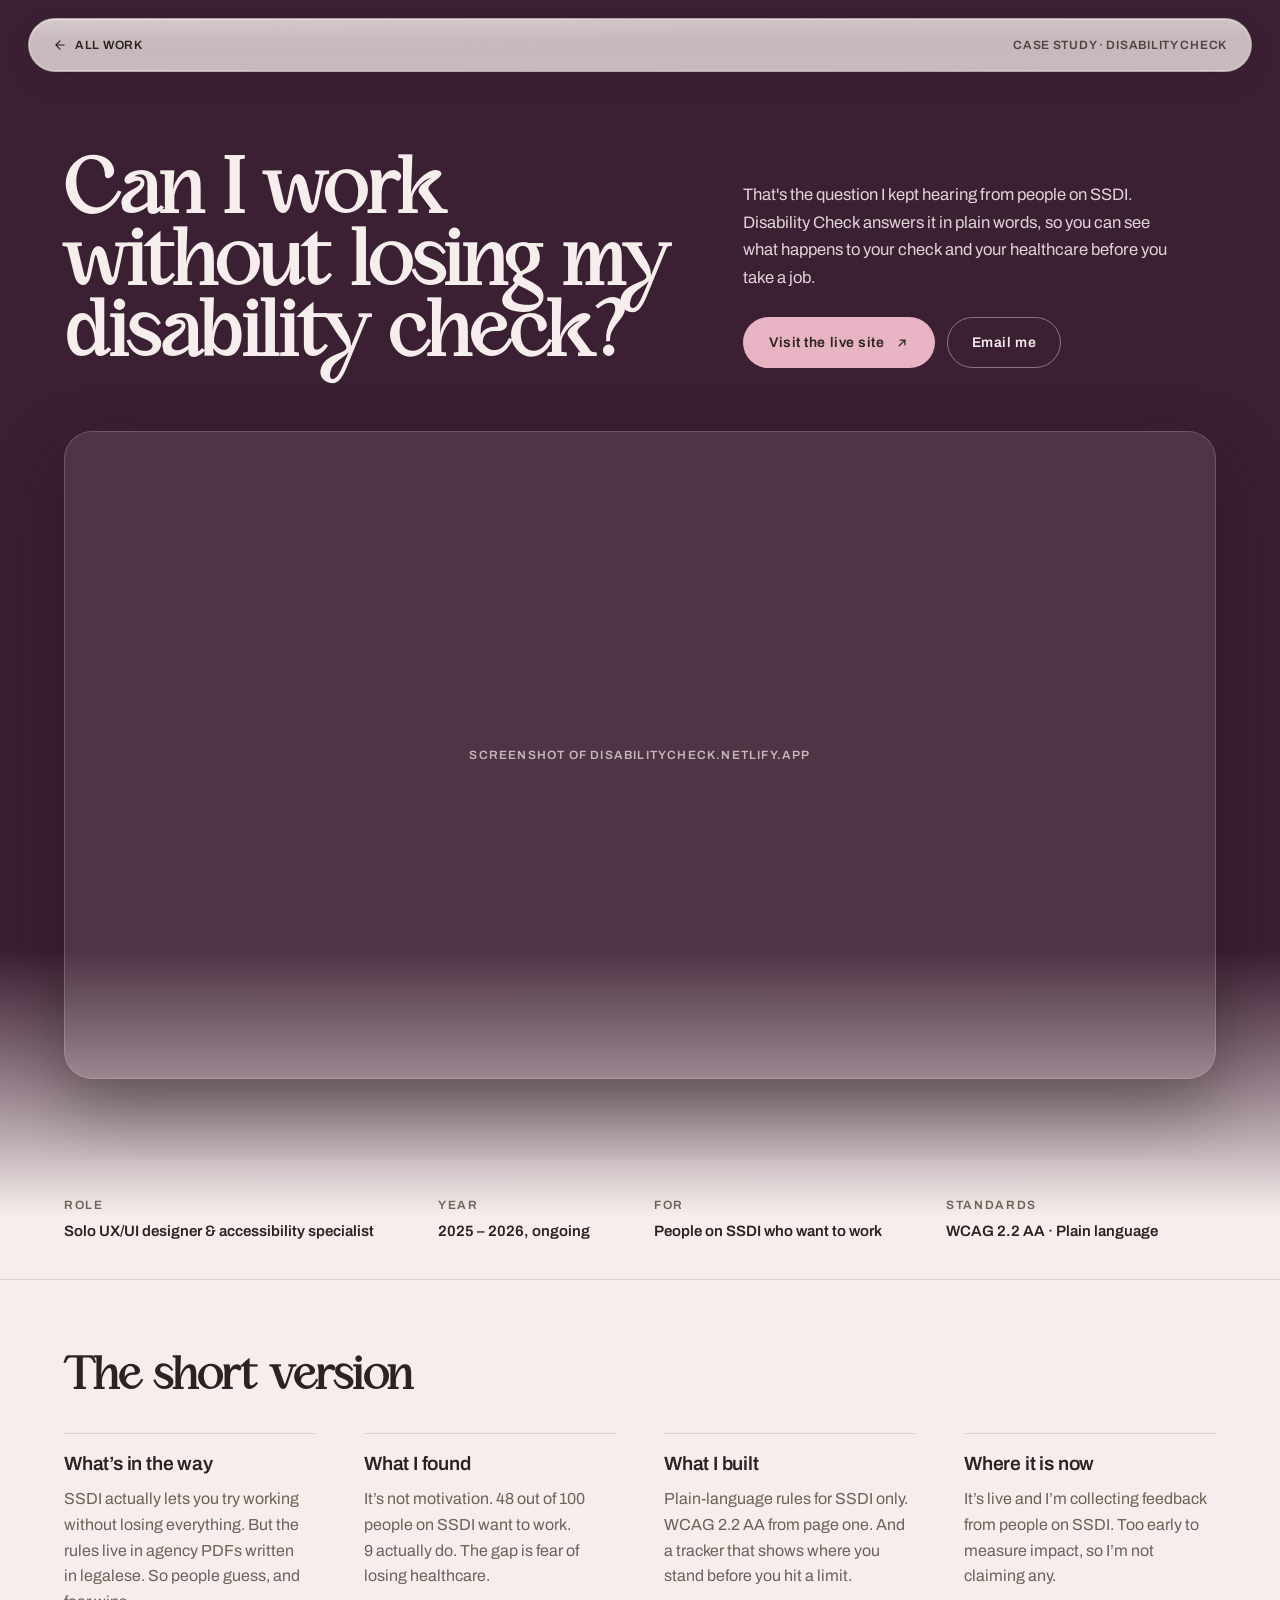
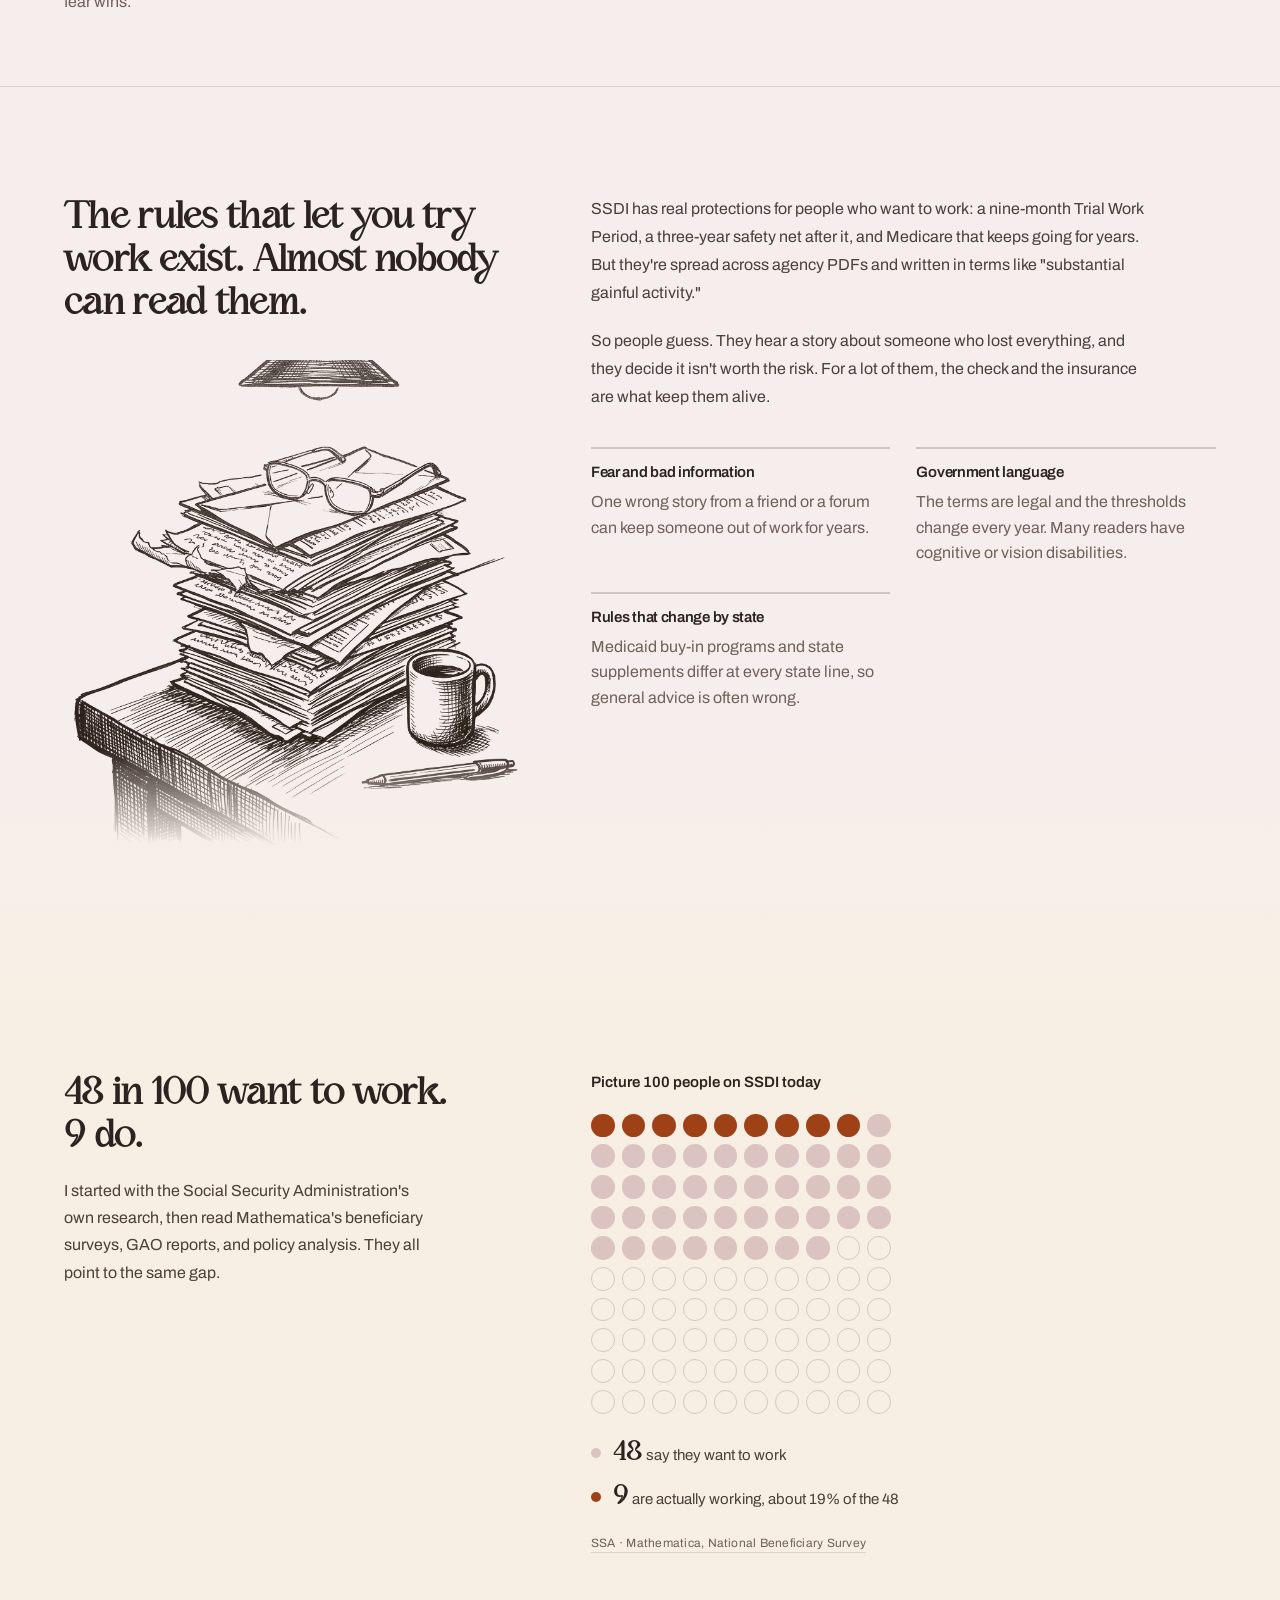
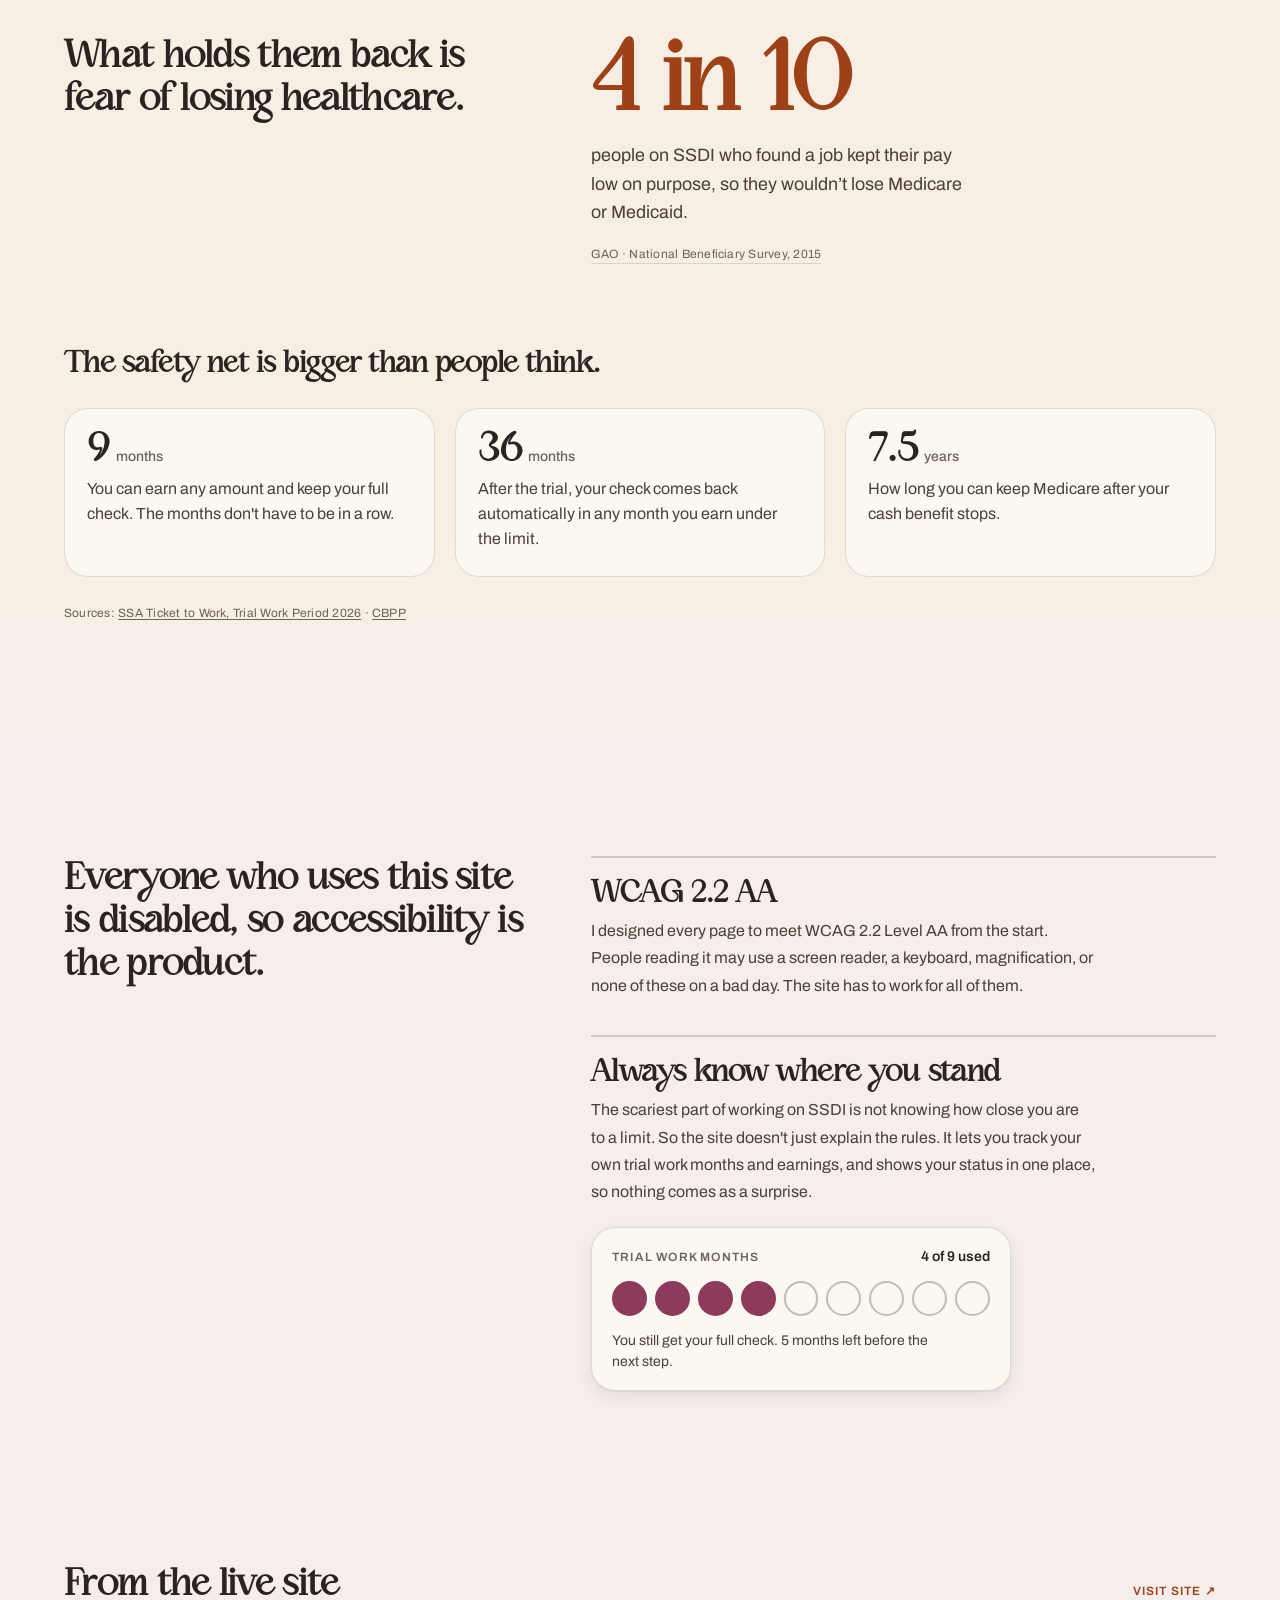
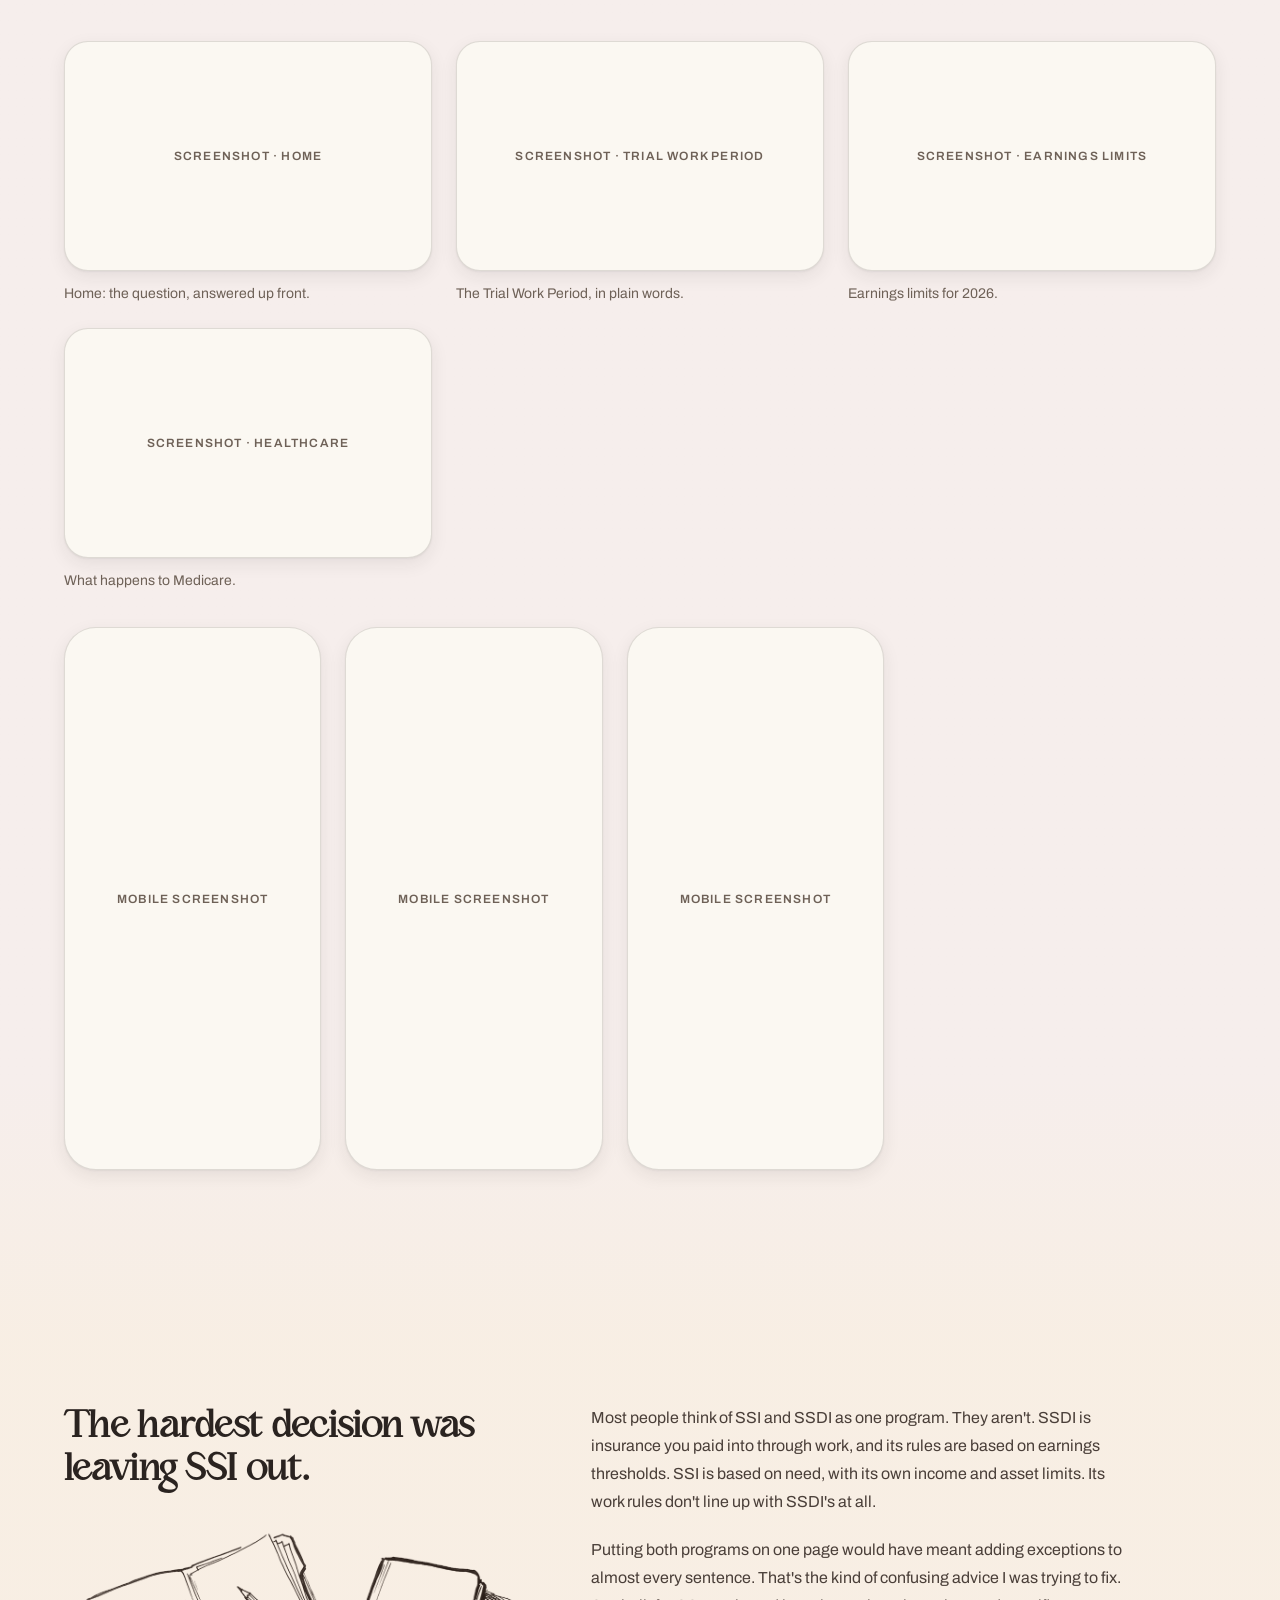
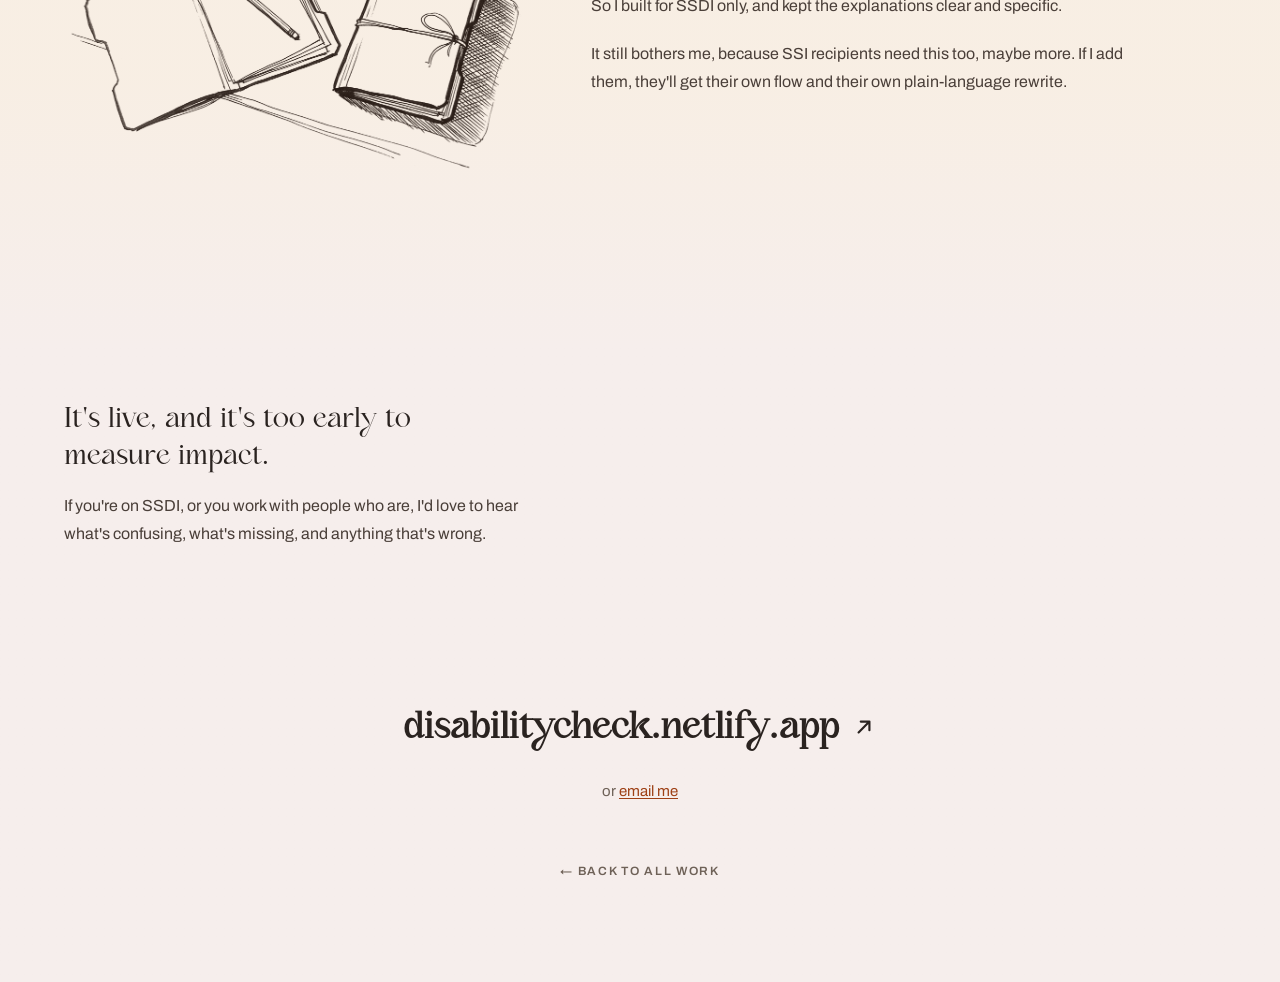
==== commit d690e51e: "Add two ink spot illustrations to the Disability Check case study Paper-stack drawing under 'Almost " ====
--- a/disability-check.html
+++ b/disability-check.html
@@ -73,7 +73,12 @@
     <section id="cs-problem" class="dc-problem cs-pad" data-zone="light">
       <div class="cs-wrap">
         <div class="cs-2col" data-reveal>
-          <h2 class="cs-h2 cs-h2--soft">The rules that let you try work exist. Almost nobody can read them.</h2>
+          <div>
+            <h2 class="cs-h2 cs-h2--soft">The rules that let you try work exist. Almost nobody can read them.</h2>
+            <figure class="dc-illo dc-illo--fade-bottom" data-reveal>
+              <img src="assets/img/dc/paper-stack.png" width="732" height="768" loading="lazy" decoding="async" alt="A tall stack of opened envelopes and government forms on a kitchen table, with reading glasses on top, a mug and a pen beside it, lit by a lamp above.">
+            </figure>
+          </div>
           <div>
             <p class="cs-p cs-p--lead">SSDI has real protections for people who want to work: a nine-month Trial Work Period, a three-year safety net after it, and Medicare that keeps going for years. But they're spread across agency PDFs and written in terms like "substantial gainful activity."</p>
             <p class="cs-p cs-p--lead" style="margin-bottom:36px;">So people guess. They hear a story about someone who lost everything, and they decide it isn't worth the risk. For a lot of them, the check and the insurance are what keep them alive.</p>
@@ -175,7 +180,12 @@
     <section id="cs-tradeoffs" class="dc-section cs-pad" data-zone="warm">
       <div class="cs-wrap">
         <div class="cs-2col" data-reveal>
-          <h2 class="cs-h2 cs-h2--soft">The hardest decision was leaving SSI out.</h2>
+          <div>
+            <h2 class="cs-h2 cs-h2--soft">The hardest decision was leaving SSI out.</h2>
+            <figure class="dc-illo" data-reveal>
+              <img src="assets/img/dc/file-folders.png" width="988" height="531" loading="lazy" decoding="async" alt="Two paper folders on a table: one open with a pencil across its pages, and one closed and tied with string, set a little apart.">
+            </figure>
+          </div>
           <div>
             <p class="cs-p cs-p--lead" style="max-width:60ch;margin-bottom:20px;">Most people think of SSI and SSDI as one program. They aren't. SSDI is insurance you paid into through work, and its rules are based on earnings thresholds. SSI is based on need, with its own income and asset limits. Its work rules don't line up with SSDI's at all.</p>
             <p class="cs-p cs-p--lead" style="max-width:60ch;margin-bottom:20px;">Putting both programs on one page would have meant adding exceptions to almost every sentence. That's the kind of confusing advice I was trying to fix. So I built for SSDI only, and kept the explanations clear and specific.</p>
--- a/css/case-study.css
+++ b/css/case-study.css
@@ -437,3 +437,13 @@
   display: inline-block; margin-top: 48px; padding: 12px 4px; font-family: var(--font-brand); font-size: 12px; font-weight: 600;
   letter-spacing: .14em; text-transform: uppercase; color: var(--cs-ink-muted); text-decoration: none;
 }
+
+/* Spot illustrations: ink line drawings with a transparent background, so
+   they sit directly on whatever section colour is behind them. */
+.dc-illo { margin: clamp(28px,4vh,44px) 0 0; }
+.dc-illo img { display: block; width: 100%; height: auto; max-width: 100%; }
+/* The envelope stack is cropped at the table legs; fade that edge out instead of cutting it */
+.dc-illo--fade-bottom img {
+  -webkit-mask-image: linear-gradient(180deg, #000 80%, transparent 100%);
+  mask-image: linear-gradient(180deg, #000 80%, transparent 100%);
+}
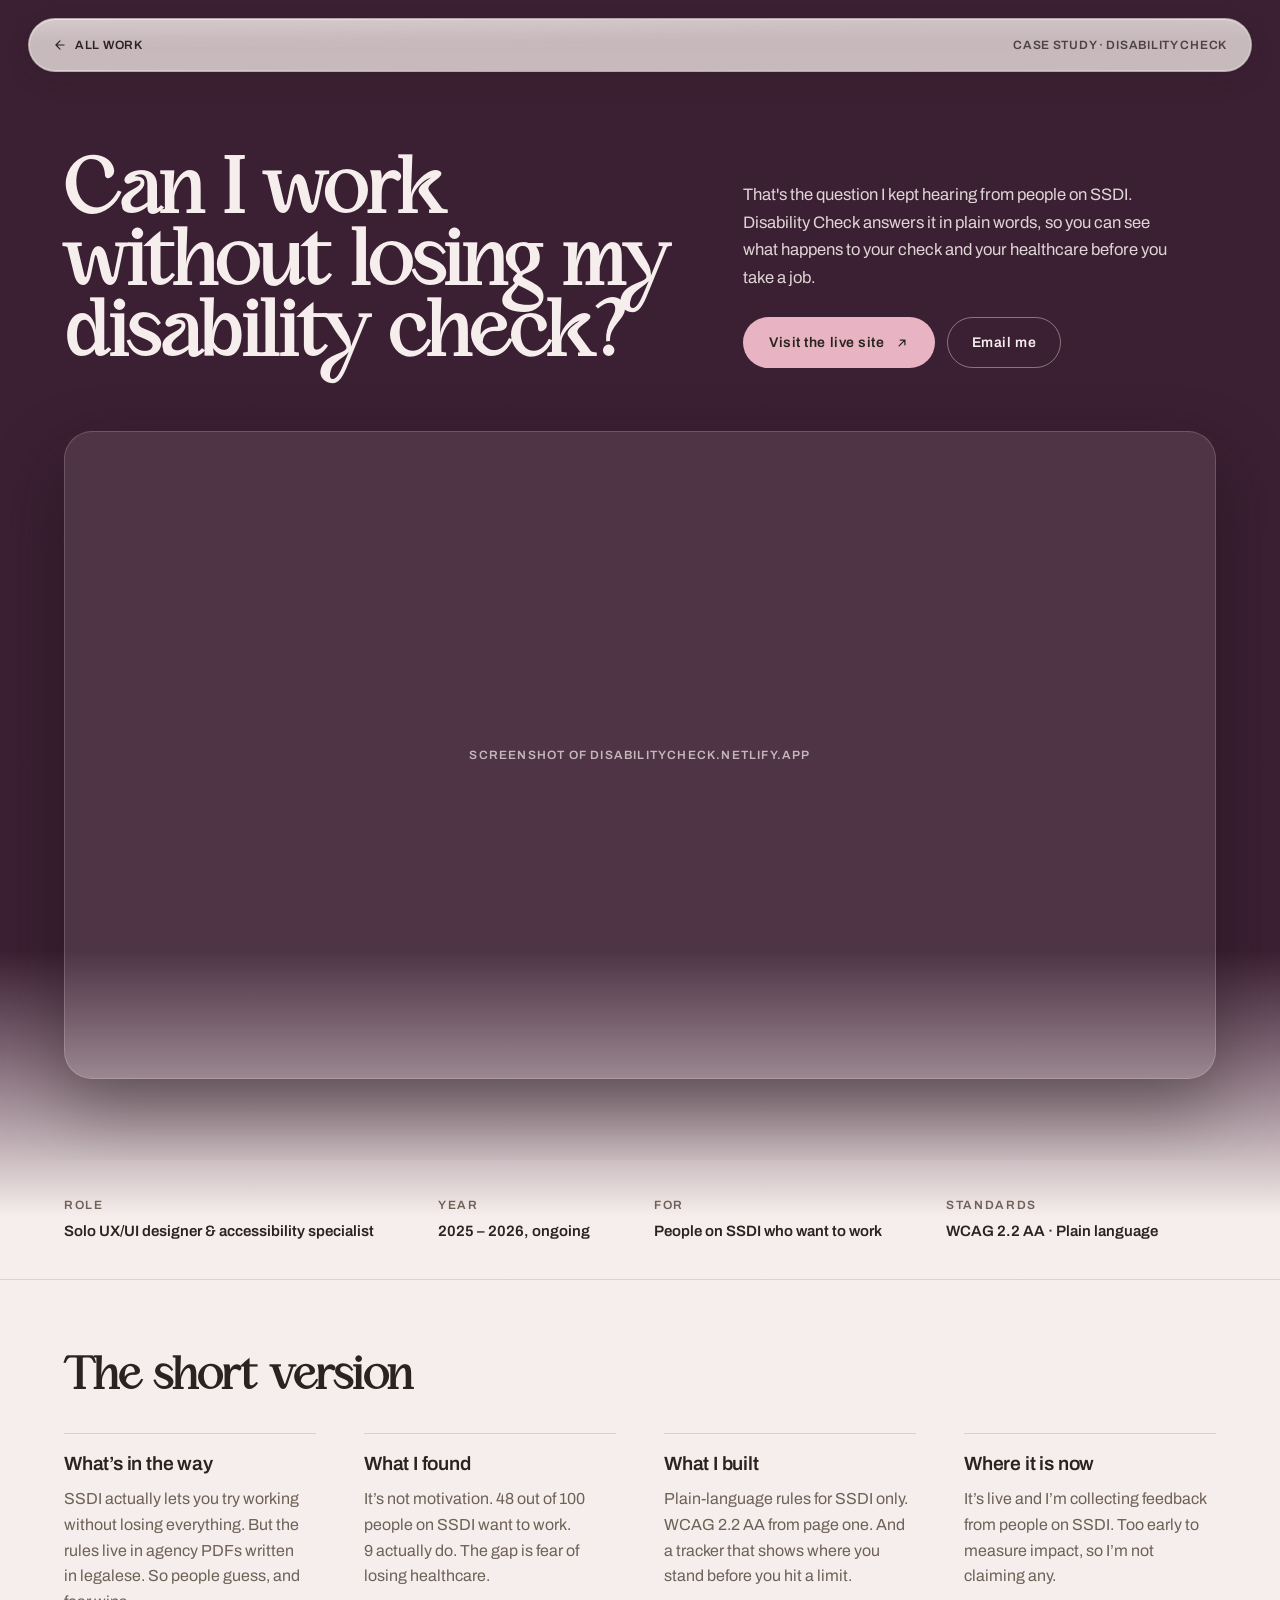
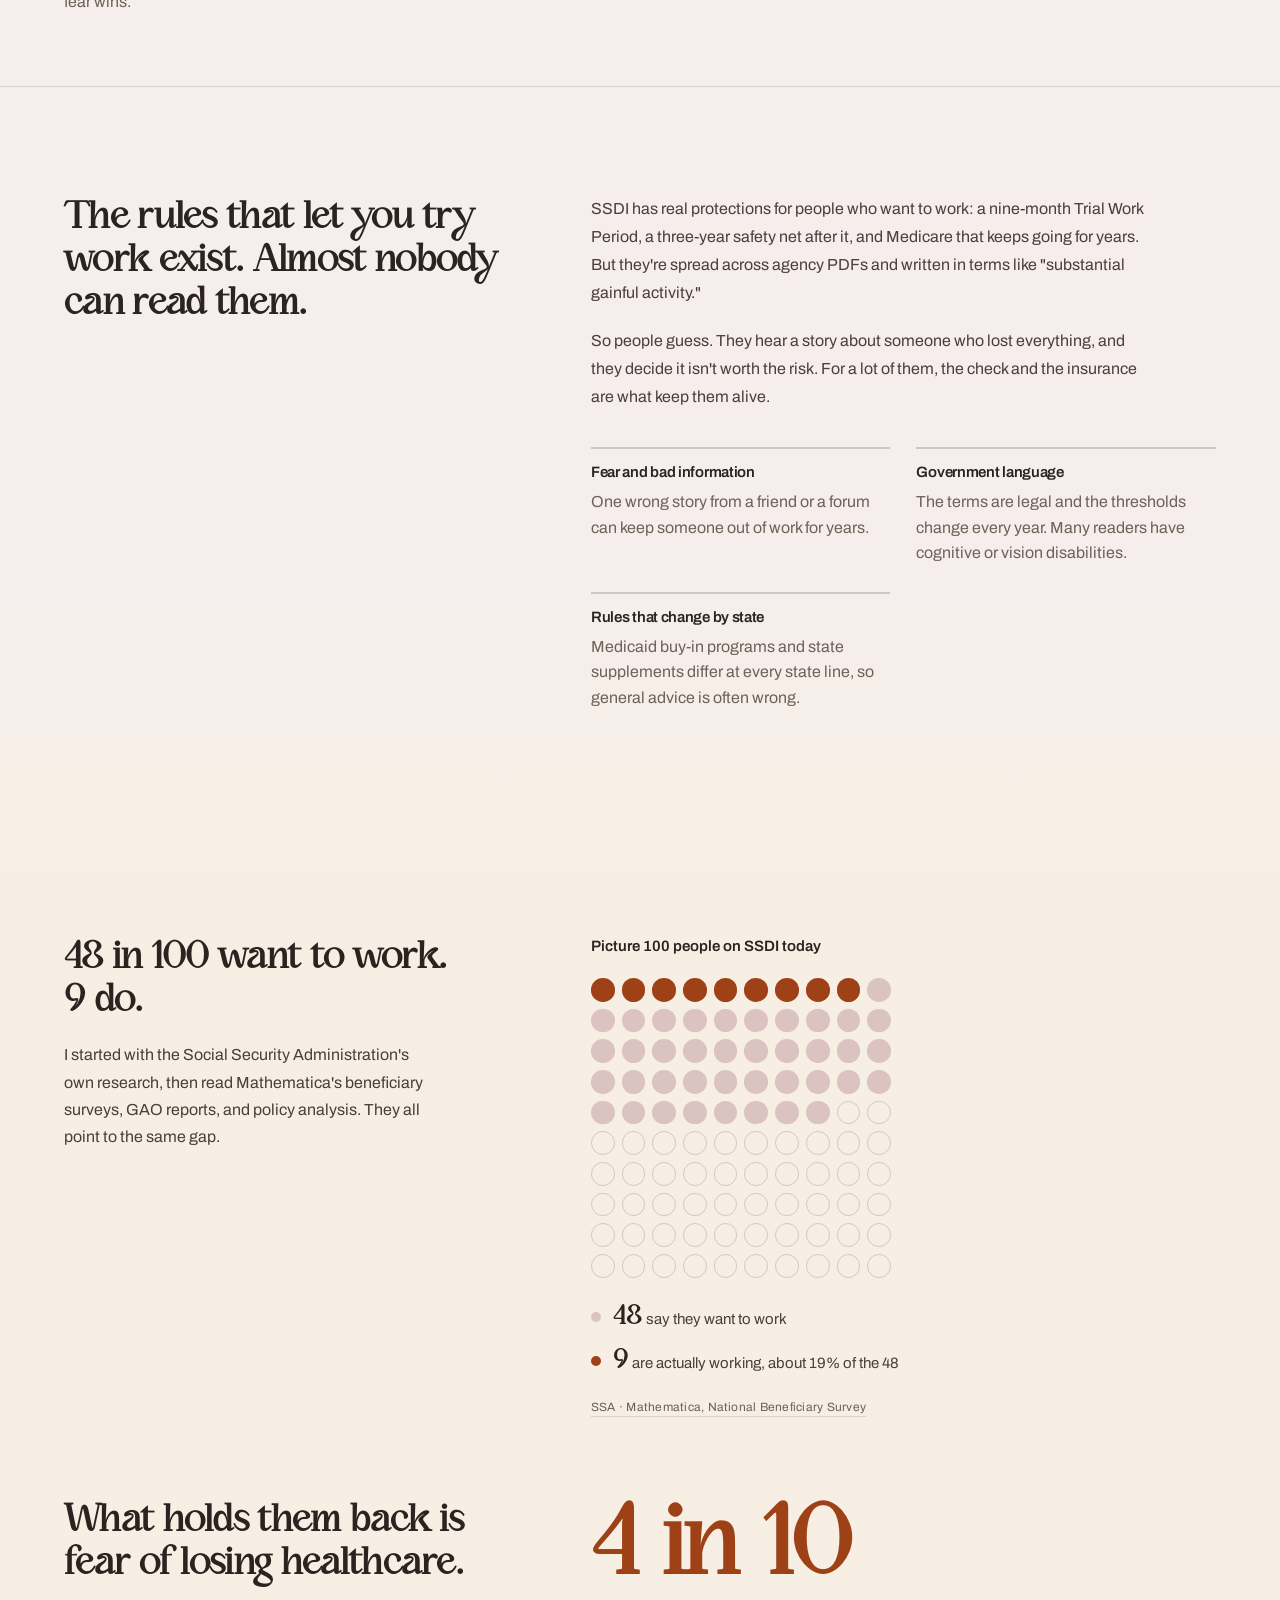
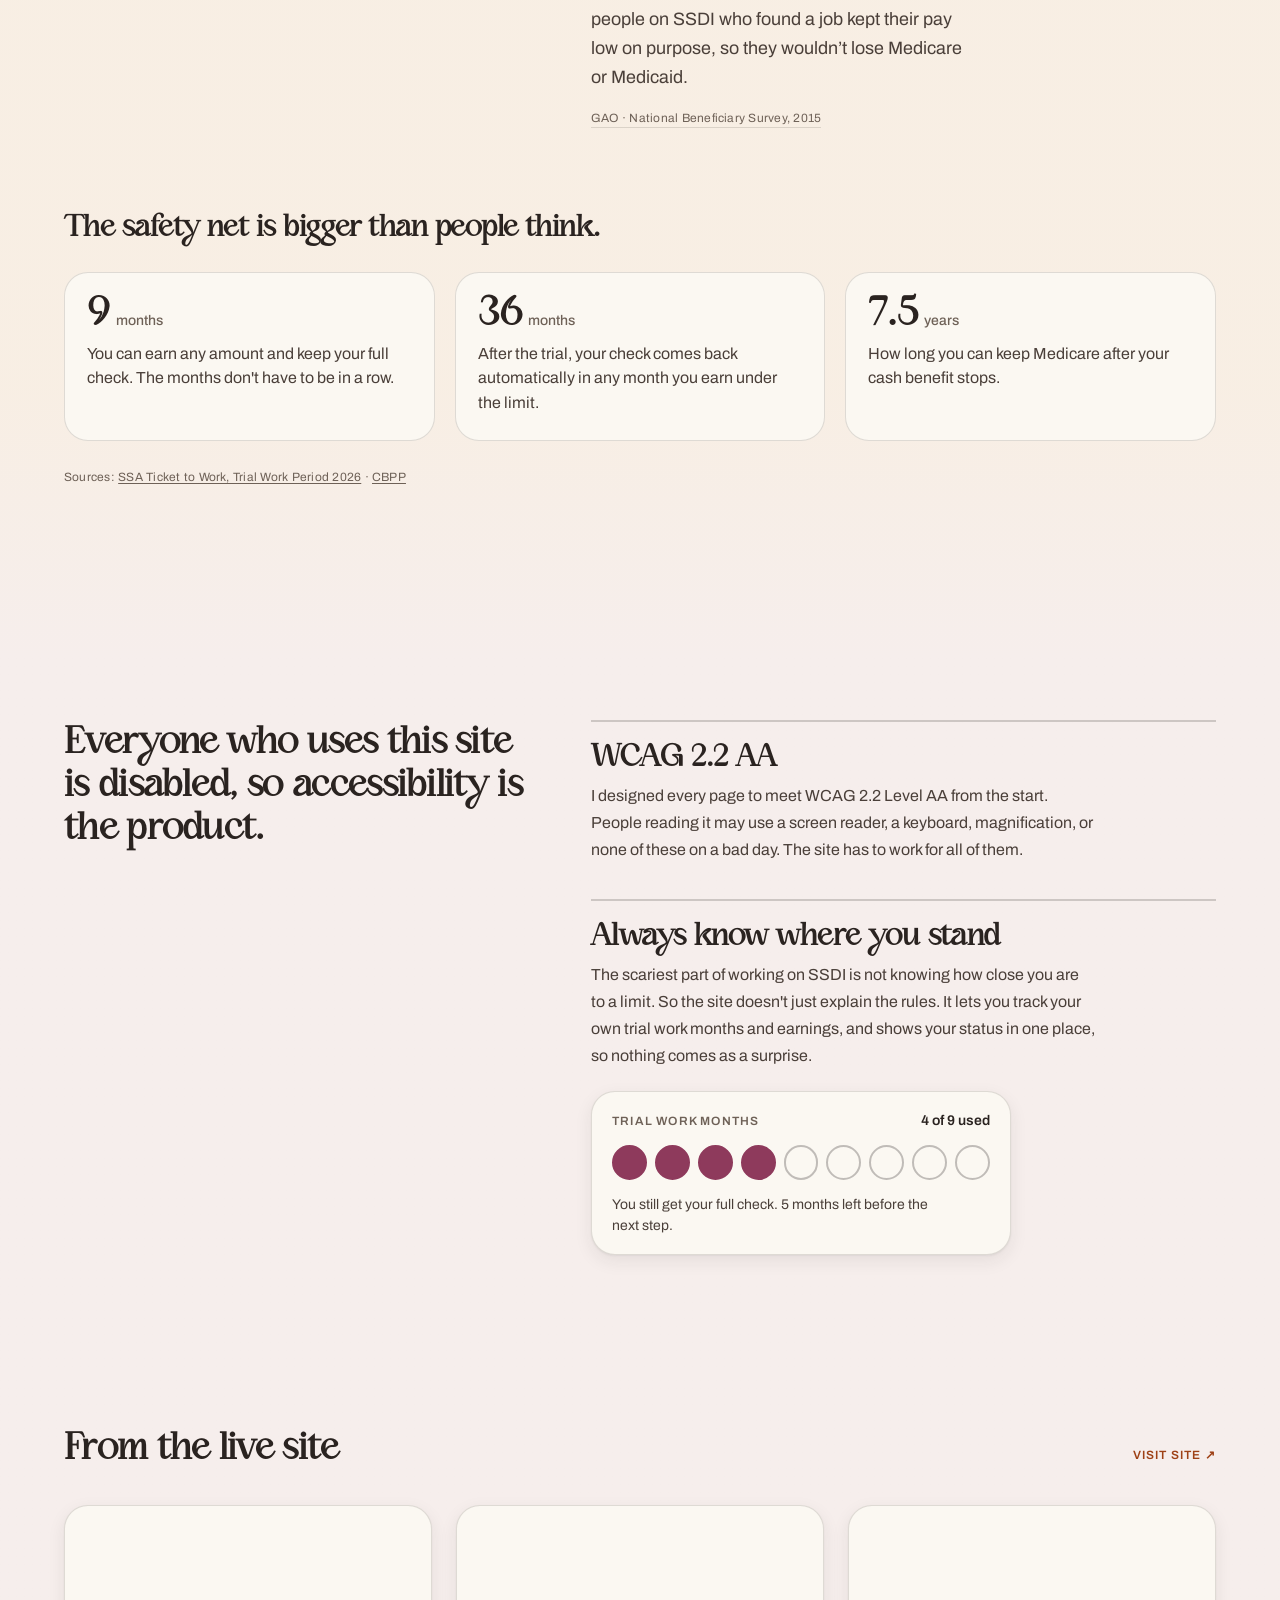
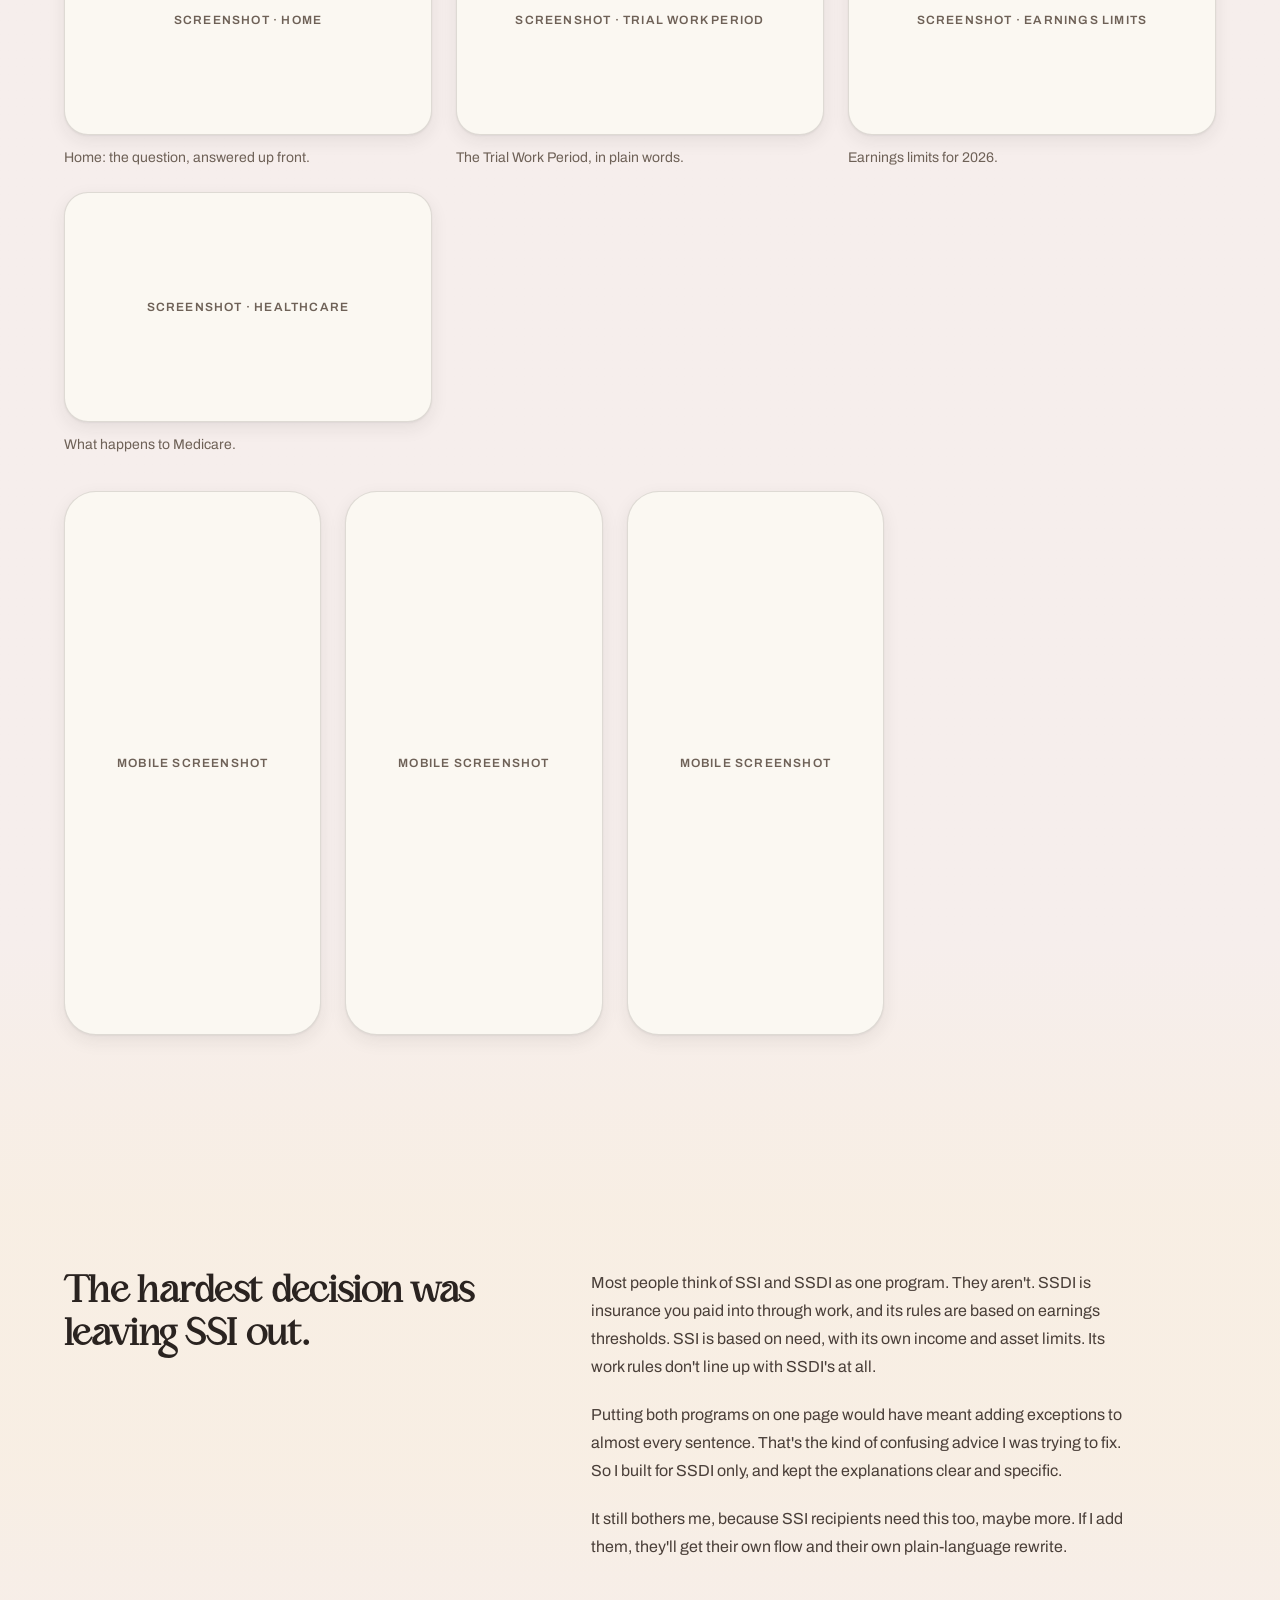
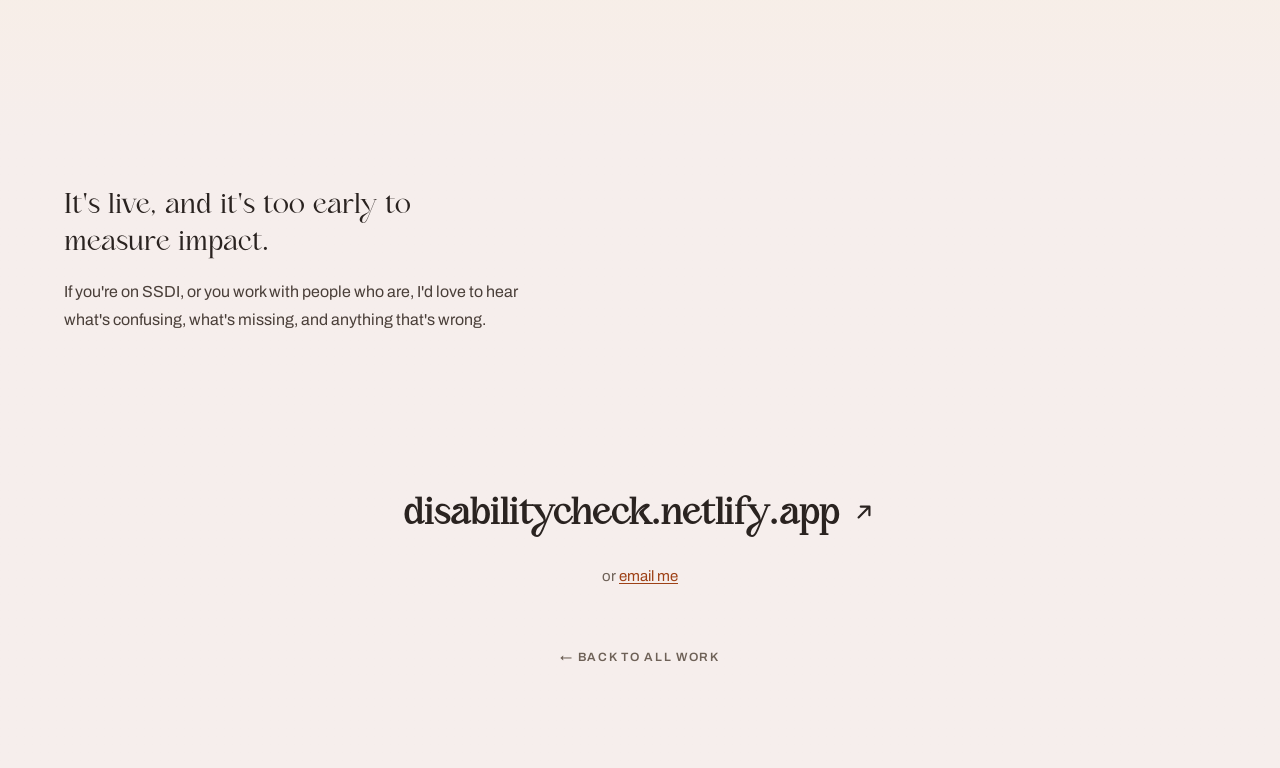
==== commit cf1109a1: "Restore disability-check.html to its state before the illustrations Co-Authored-By: Claude Sonnet 5." ====
--- a/disability-check.html
+++ b/disability-check.html
@@ -73,12 +73,7 @@
     <section id="cs-problem" class="dc-problem cs-pad" data-zone="light">
       <div class="cs-wrap">
         <div class="cs-2col" data-reveal>
-          <div>
-            <h2 class="cs-h2 cs-h2--soft">The rules that let you try work exist. Almost nobody can read them.</h2>
-            <figure class="dc-illo dc-illo--fade-bottom" data-reveal>
-              <img src="assets/img/dc/paper-stack.png" width="732" height="768" loading="lazy" decoding="async" alt="A tall stack of opened envelopes and government forms on a kitchen table, with reading glasses on top, a mug and a pen beside it, lit by a lamp above.">
-            </figure>
-          </div>
+          <h2 class="cs-h2 cs-h2--soft">The rules that let you try work exist. Almost nobody can read them.</h2>
           <div>
             <p class="cs-p cs-p--lead">SSDI has real protections for people who want to work: a nine-month Trial Work Period, a three-year safety net after it, and Medicare that keeps going for years. But they're spread across agency PDFs and written in terms like "substantial gainful activity."</p>
             <p class="cs-p cs-p--lead" style="margin-bottom:36px;">So people guess. They hear a story about someone who lost everything, and they decide it isn't worth the risk. For a lot of them, the check and the insurance are what keep them alive.</p>
@@ -180,12 +175,7 @@
     <section id="cs-tradeoffs" class="dc-section cs-pad" data-zone="warm">
       <div class="cs-wrap">
         <div class="cs-2col" data-reveal>
-          <div>
-            <h2 class="cs-h2 cs-h2--soft">The hardest decision was leaving SSI out.</h2>
-            <figure class="dc-illo" data-reveal>
-              <img src="assets/img/dc/file-folders.png" width="988" height="531" loading="lazy" decoding="async" alt="Two paper folders on a table: one open with a pencil across its pages, and one closed and tied with string, set a little apart.">
-            </figure>
-          </div>
+          <h2 class="cs-h2 cs-h2--soft">The hardest decision was leaving SSI out.</h2>
           <div>
             <p class="cs-p cs-p--lead" style="max-width:60ch;margin-bottom:20px;">Most people think of SSI and SSDI as one program. They aren't. SSDI is insurance you paid into through work, and its rules are based on earnings thresholds. SSI is based on need, with its own income and asset limits. Its work rules don't line up with SSDI's at all.</p>
             <p class="cs-p cs-p--lead" style="max-width:60ch;margin-bottom:20px;">Putting both programs on one page would have meant adding exceptions to almost every sentence. That's the kind of confusing advice I was trying to fix. So I built for SSDI only, and kept the explanations clear and specific.</p>
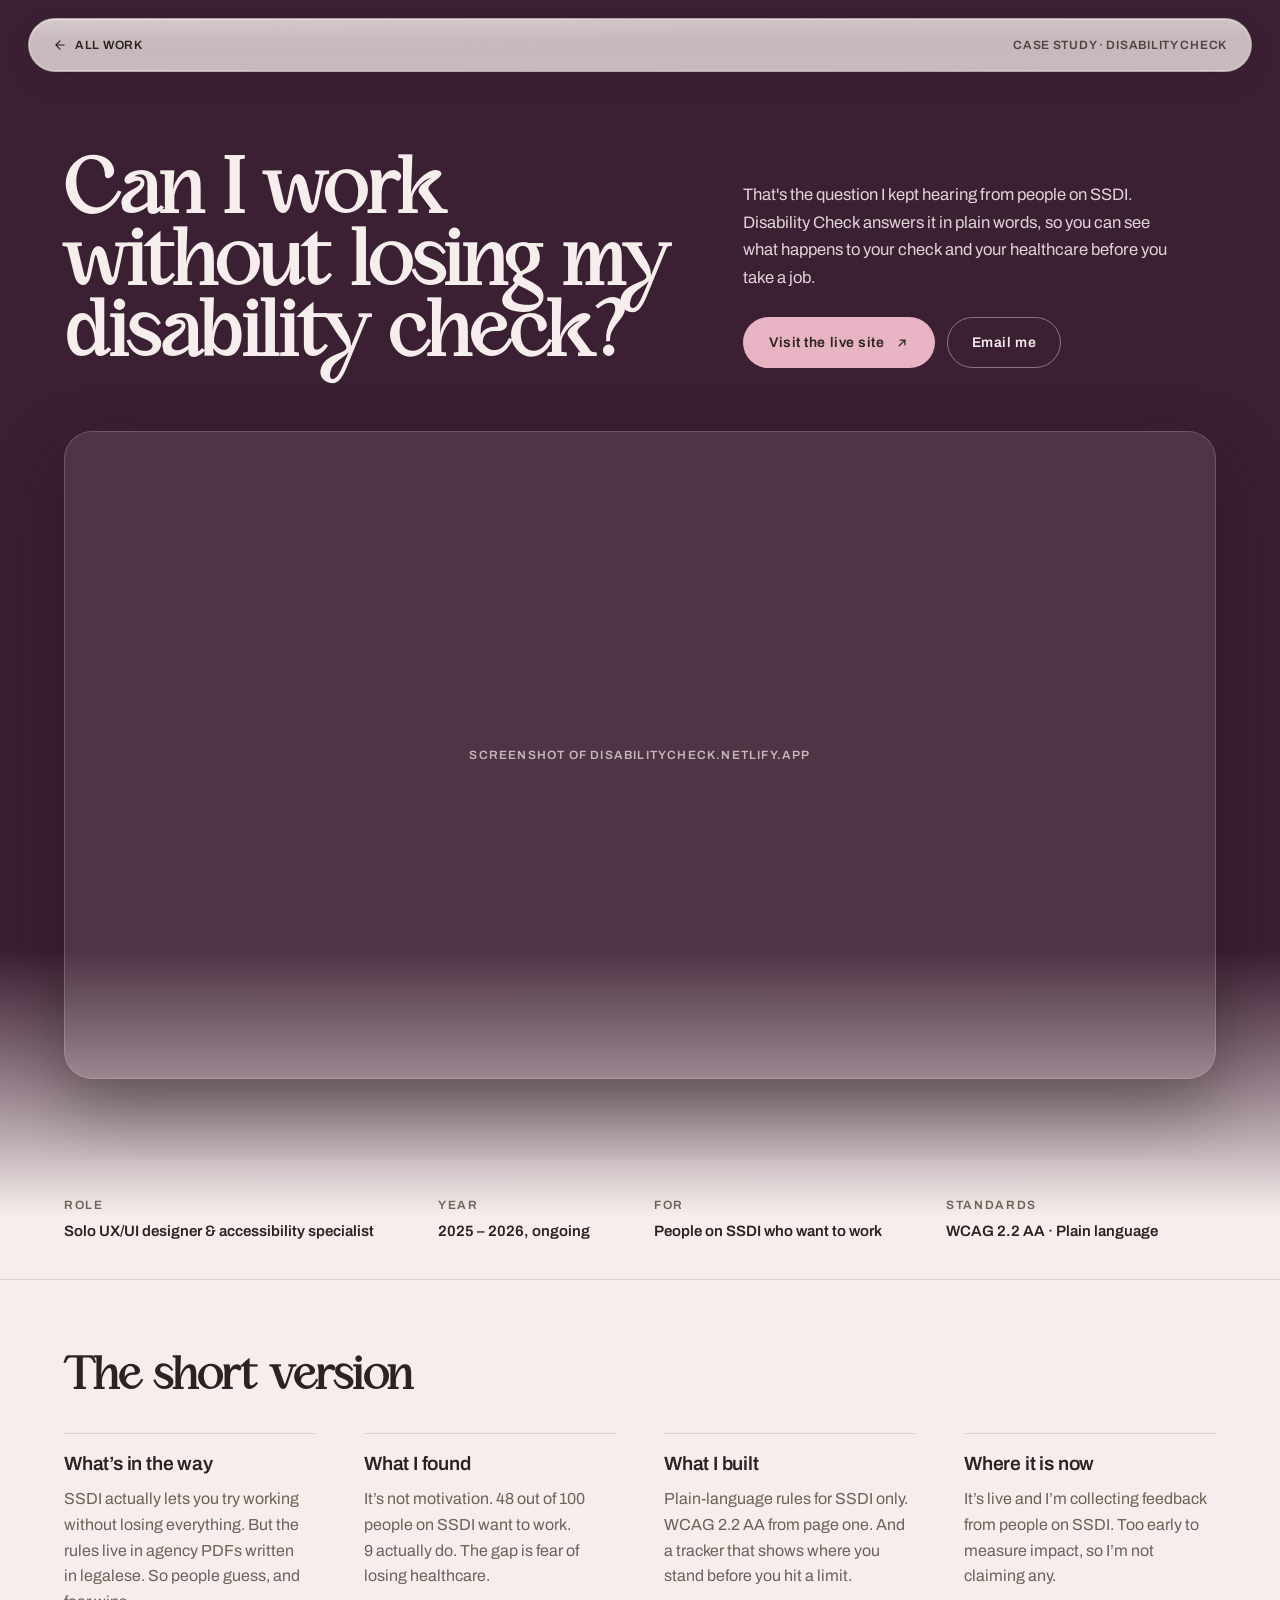
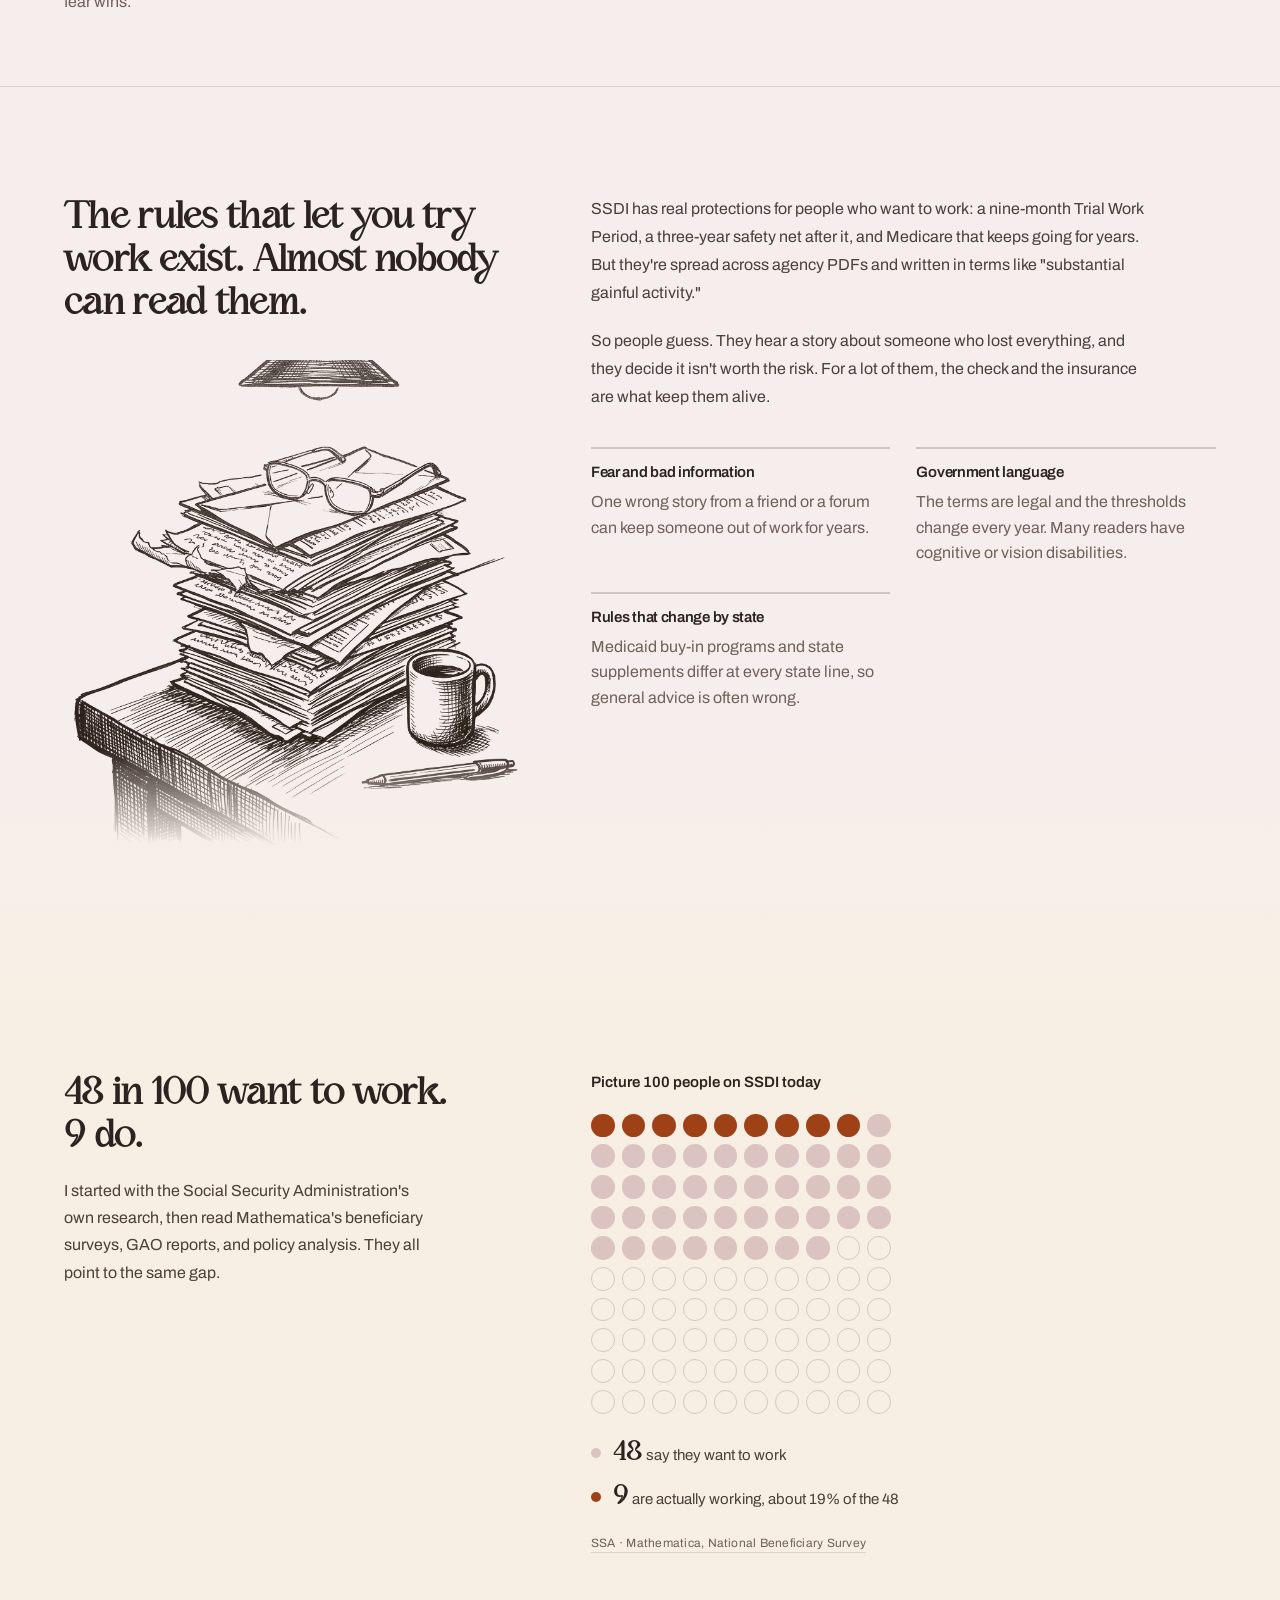
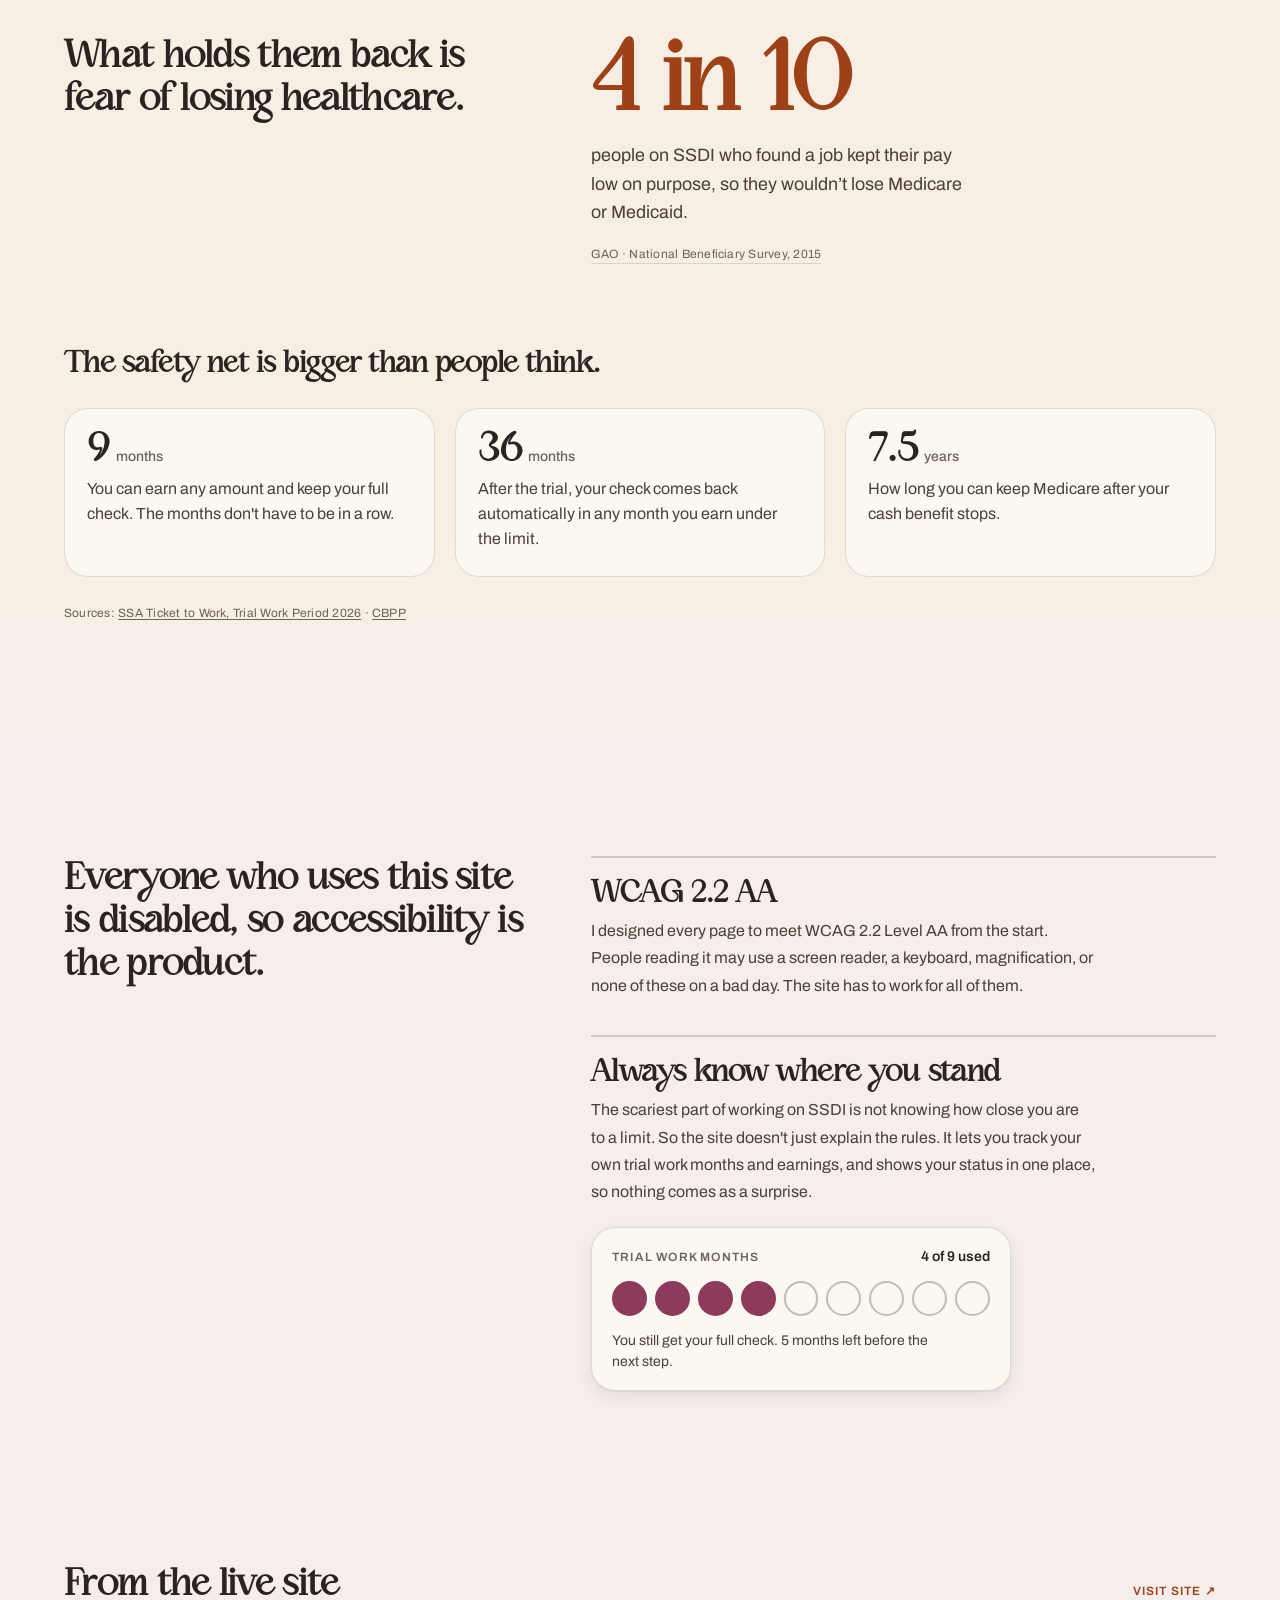
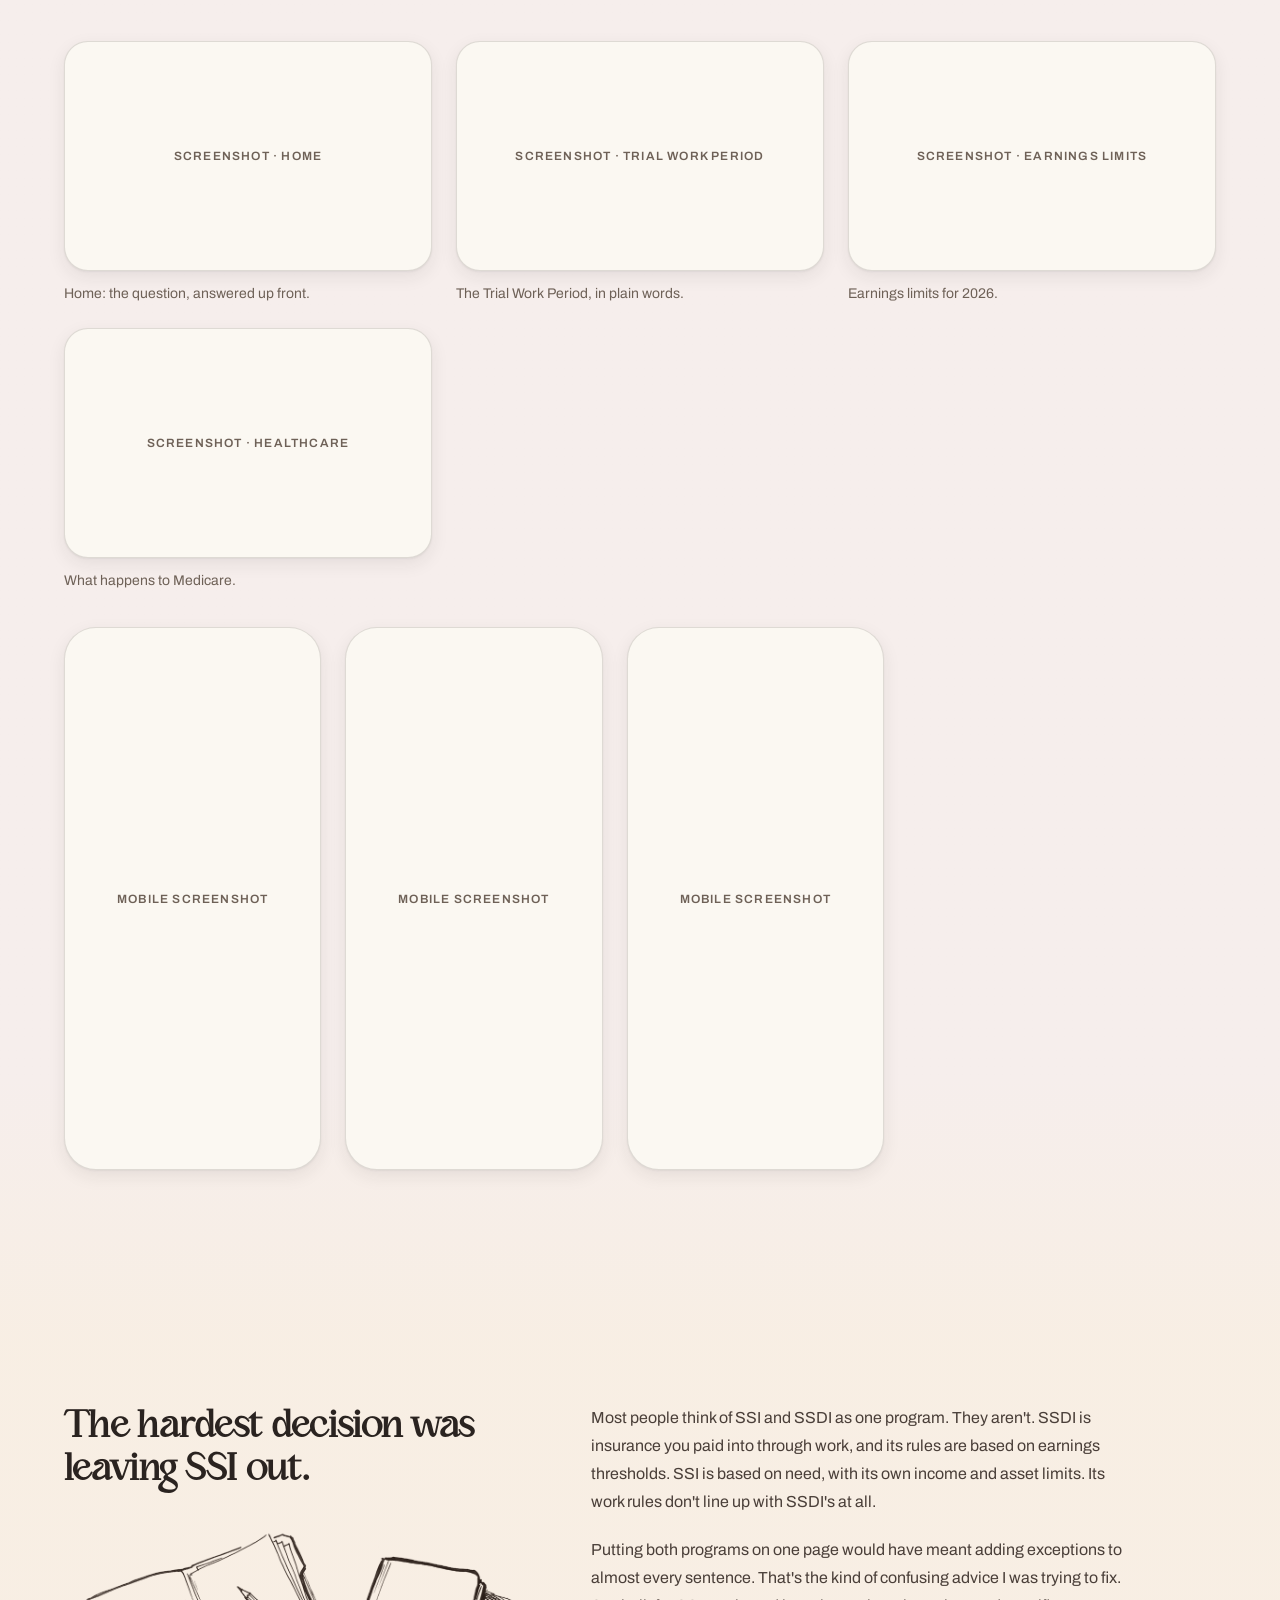
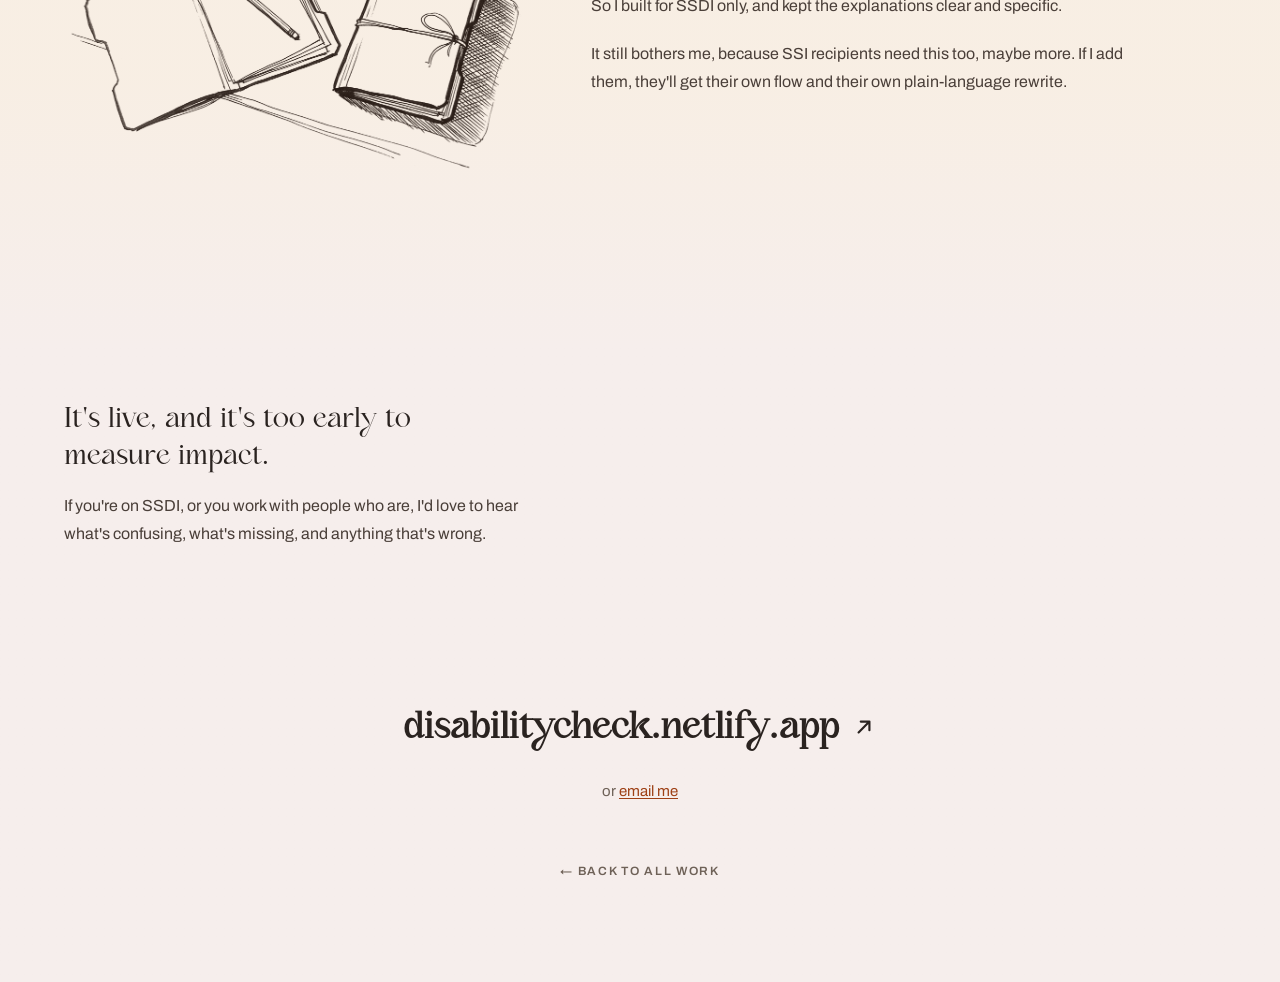
==== commit 27e2c7e5: "Show the spot illustrations on the Disability Check case study Co-Authored-By: Claude Sonnet 5.5 <no" ====
--- a/disability-check.html
+++ b/disability-check.html
@@ -73,7 +73,12 @@
     <section id="cs-problem" class="dc-problem cs-pad" data-zone="light">
       <div class="cs-wrap">
         <div class="cs-2col" data-reveal>
-          <h2 class="cs-h2 cs-h2--soft">The rules that let you try work exist. Almost nobody can read them.</h2>
+          <div>
+            <h2 class="cs-h2 cs-h2--soft">The rules that let you try work exist. Almost nobody can read them.</h2>
+            <figure class="dc-illo dc-illo--fade-bottom" data-reveal>
+              <img src="assets/img/dc/paper-stack.png" width="732" height="768" loading="lazy" decoding="async" alt="A tall stack of opened envelopes and government forms on a kitchen table, with reading glasses on top, a mug and a pen beside it, lit by a lamp above.">
+            </figure>
+          </div>
           <div>
             <p class="cs-p cs-p--lead">SSDI has real protections for people who want to work: a nine-month Trial Work Period, a three-year safety net after it, and Medicare that keeps going for years. But they're spread across agency PDFs and written in terms like "substantial gainful activity."</p>
             <p class="cs-p cs-p--lead" style="margin-bottom:36px;">So people guess. They hear a story about someone who lost everything, and they decide it isn't worth the risk. For a lot of them, the check and the insurance are what keep them alive.</p>
@@ -175,7 +180,12 @@
     <section id="cs-tradeoffs" class="dc-section cs-pad" data-zone="warm">
       <div class="cs-wrap">
         <div class="cs-2col" data-reveal>
-          <h2 class="cs-h2 cs-h2--soft">The hardest decision was leaving SSI out.</h2>
+          <div>
+            <h2 class="cs-h2 cs-h2--soft">The hardest decision was leaving SSI out.</h2>
+            <figure class="dc-illo" data-reveal>
+              <img src="assets/img/dc/file-folders.png" width="988" height="531" loading="lazy" decoding="async" alt="Two paper folders on a table: one open with a pencil across its pages, and one closed and tied with string, set a little apart.">
+            </figure>
+          </div>
           <div>
             <p class="cs-p cs-p--lead" style="max-width:60ch;margin-bottom:20px;">Most people think of SSI and SSDI as one program. They aren't. SSDI is insurance you paid into through work, and its rules are based on earnings thresholds. SSI is based on need, with its own income and asset limits. Its work rules don't line up with SSDI's at all.</p>
             <p class="cs-p cs-p--lead" style="max-width:60ch;margin-bottom:20px;">Putting both programs on one page would have meant adding exceptions to almost every sentence. That's the kind of confusing advice I was trying to fix. So I built for SSDI only, and kept the explanations clear and specific.</p>
